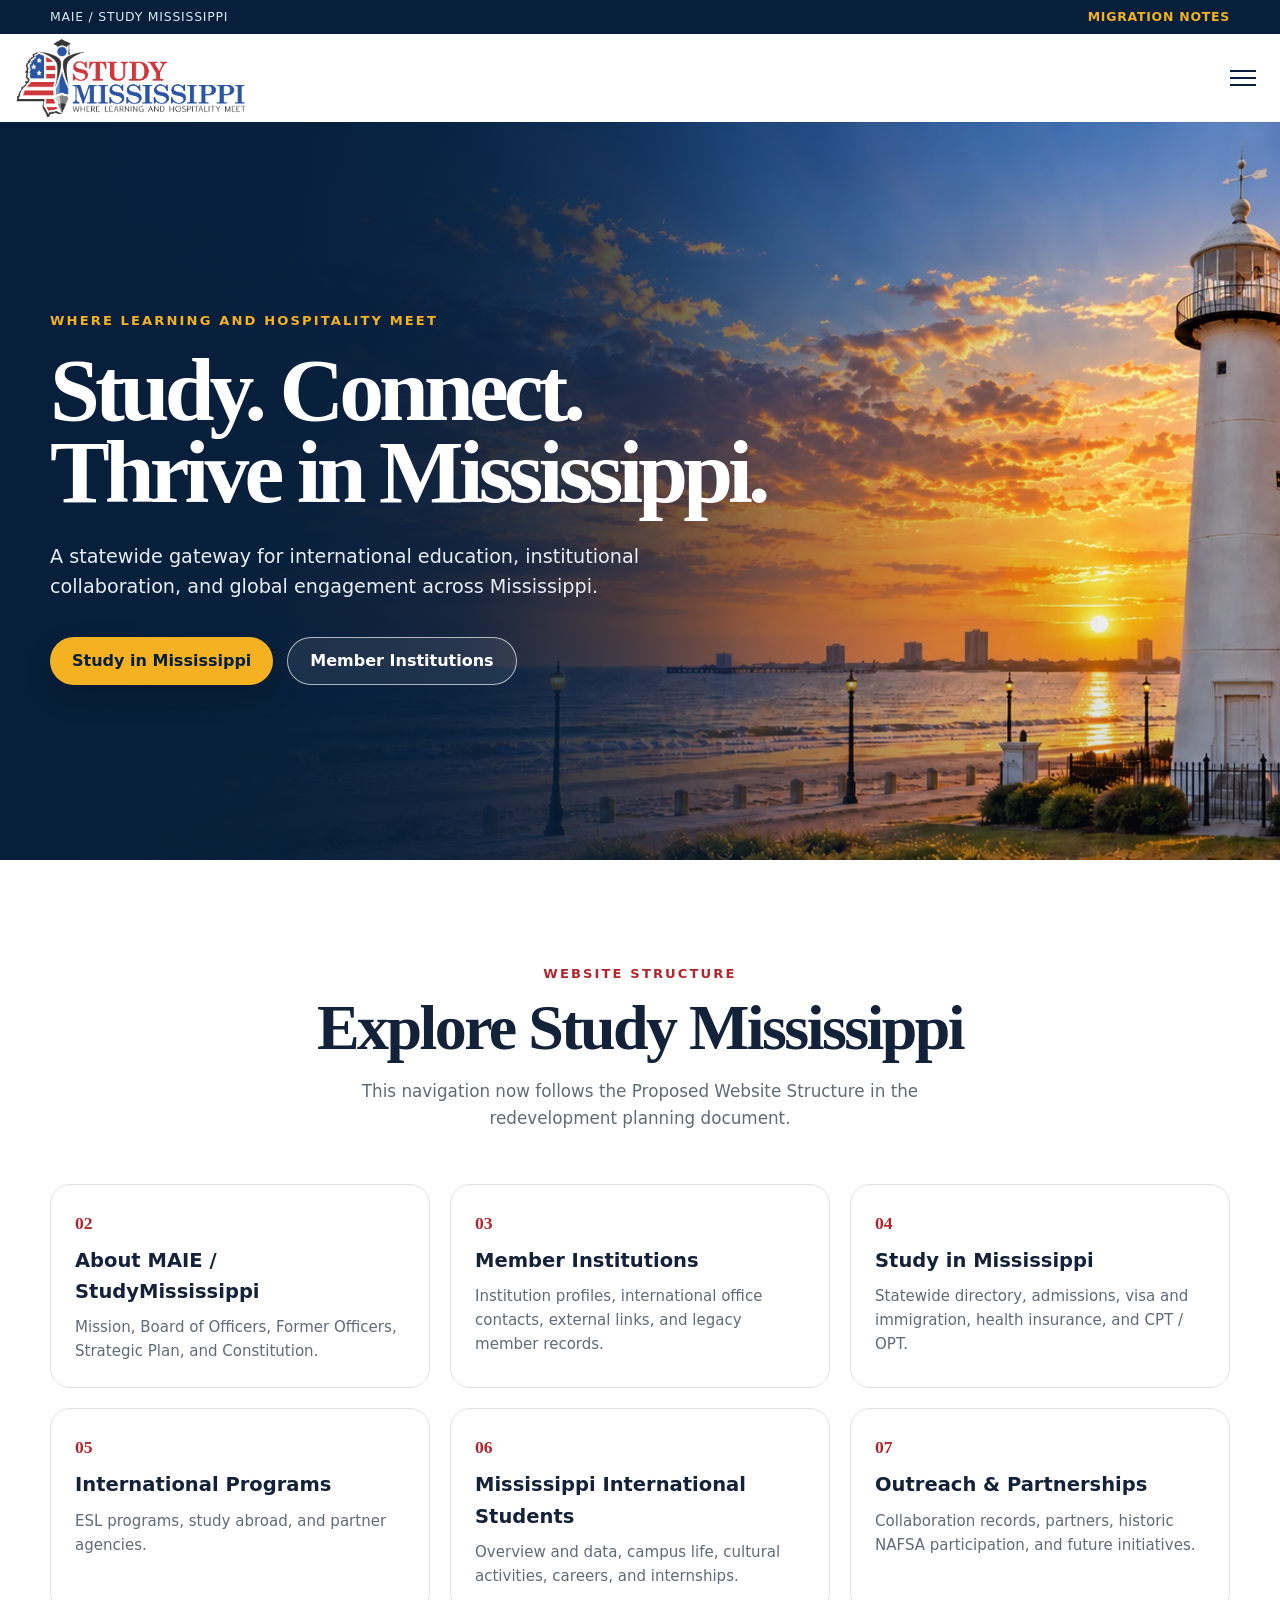
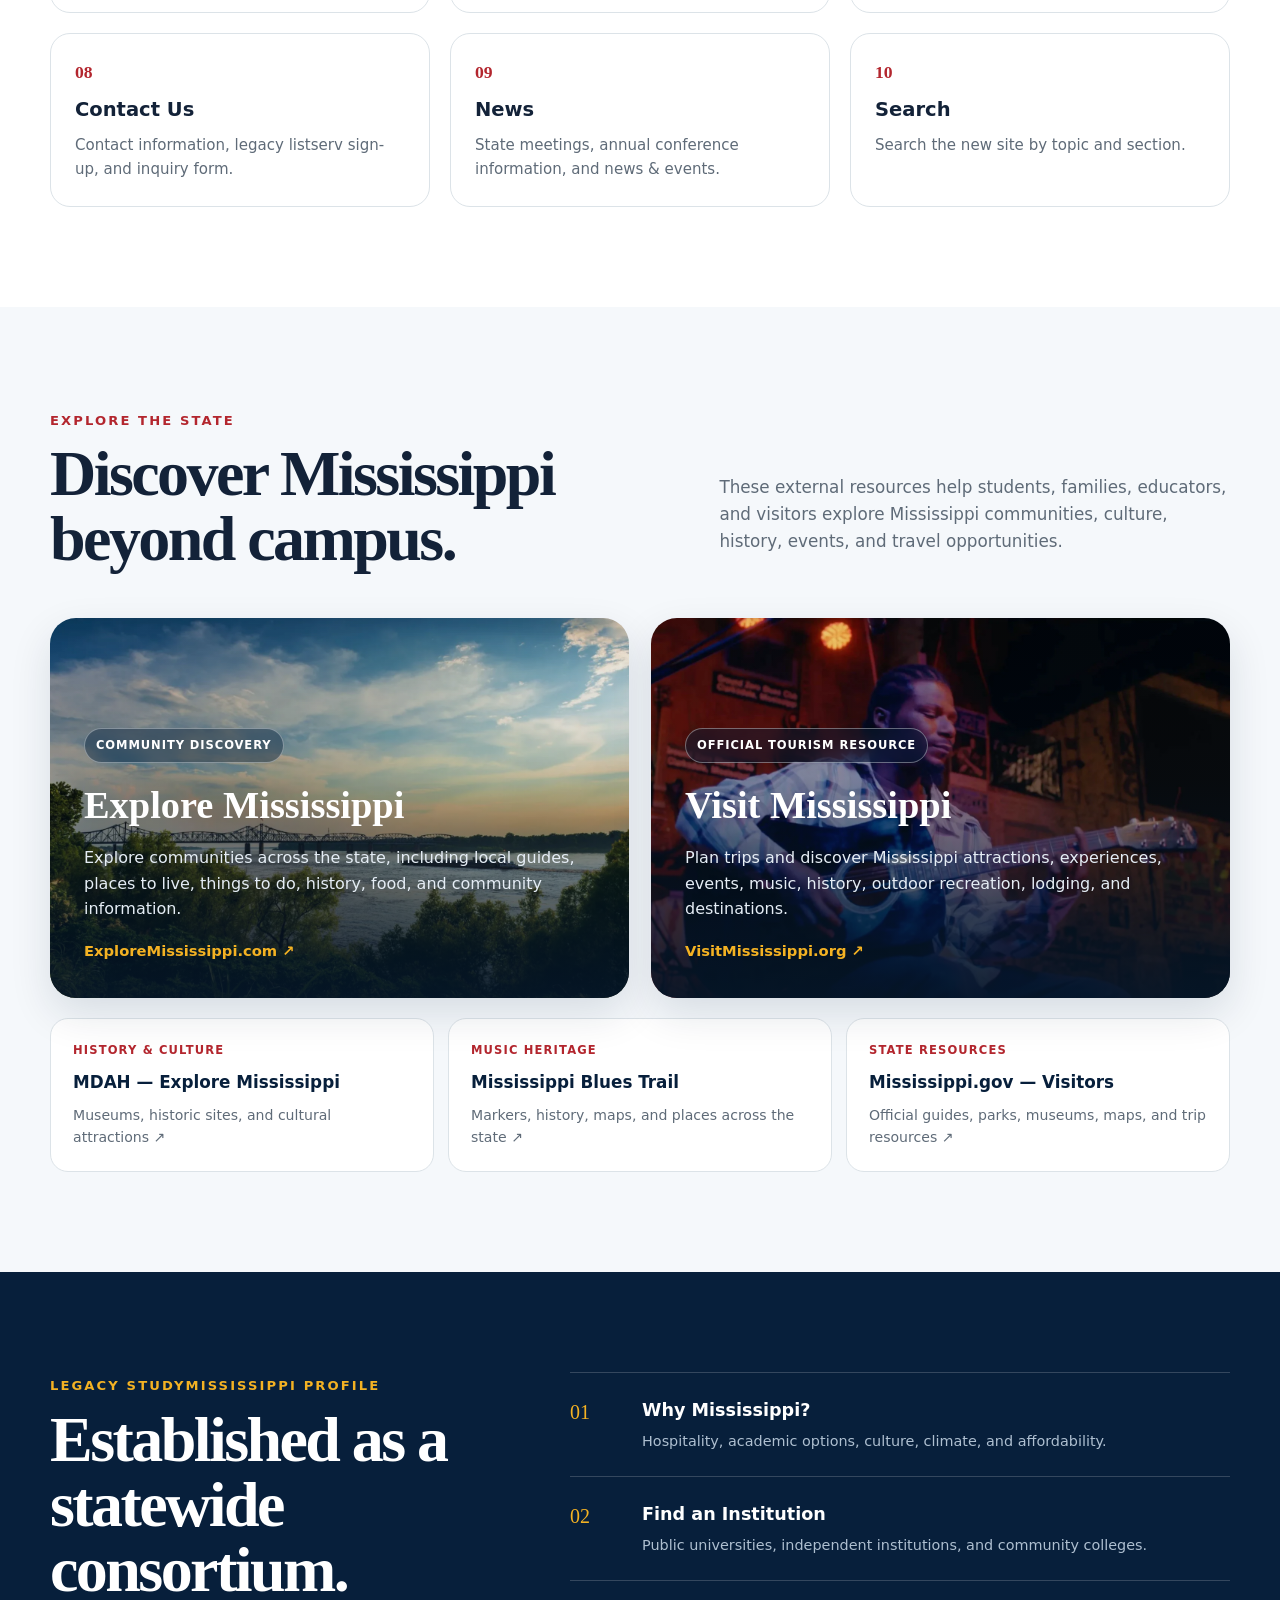
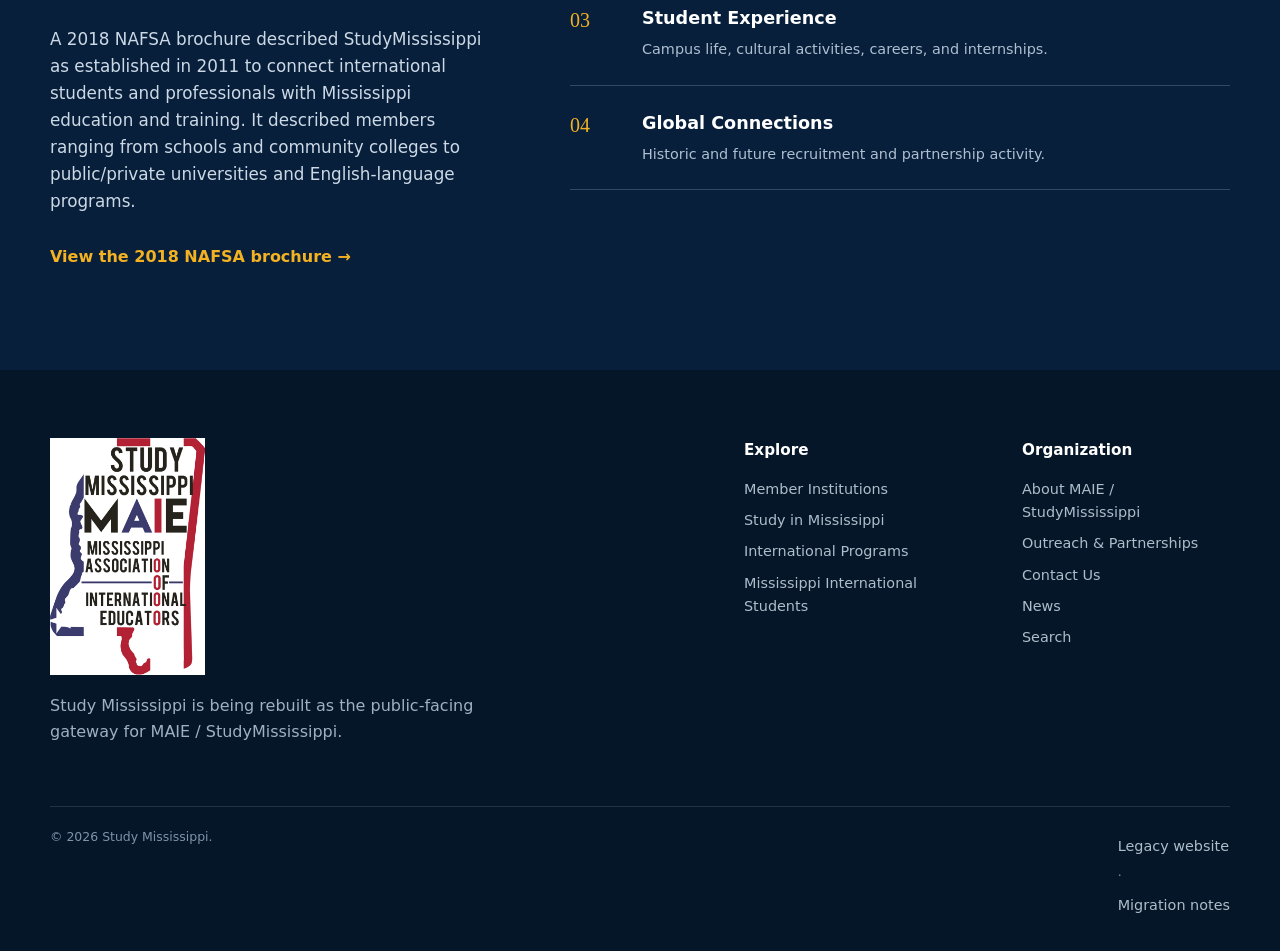
==== index.html @ f047ea35 "Update site links to news.html" ====
<!doctype html><html lang="en"><head><meta charset="utf-8"><meta name="viewport" content="width=device-width, initial-scale=1"><meta name="description" content="Study Mississippi connects international students, educators, institutions, and partners with education opportunities across Mississippi."><title>Study Mississippi | MAIE / StudyMississippi</title><link rel="stylesheet" href="styles.css?v=20261002-nav-dropdowns"></head><body>
<a class="skip-link" href="#main">Skip to content</a>
<header class="site-header">
  <div class="utility-bar"><div class="container utility-inner"><span>MAIE / Study Mississippi</span><a href="migration-notes.html">Migration Notes</a></div></div>
  <div class="container nav-wrap">
    <a class="brand" href="index.html" aria-label="Study Mississippi home"><img src="assets/user-horizontal-logo.jpg" alt="Study Mississippi"></a>
    <button class="menu-toggle" type="button" aria-expanded="false" aria-controls="main-nav"><span></span><span></span><span></span><span class="sr-only">Open menu</span></button>
    <nav id="main-nav" class="main-nav" aria-label="Main navigation"><a href="about.html">About MAIE / StudyMississippi</a><a href="member-institutions.html">Member Institutions</a><a href="study-in-mississippi.html">Study in Mississippi</a><a href="international-programs.html">International Programs</a><a href="international-students.html">Mississippi International Students</a><a href="outreach-partnerships.html">Outreach &amp; Partnerships</a><a href="contact.html">Contact Us</a><a href="news.html">News</a><form class="header-search" action="search.html" method="get" role="search"><label class="sr-only" for="header-search-indexhtml">Search</label><input id="header-search-indexhtml" name="q" type="search" placeholder="Search"><button type="submit" aria-label="Search">⌕</button></form></nav>
  </div>
</header>
<main id="main">
<section class="hero" aria-labelledby="hero-title">
  <div class="hero-overlay"></div>
  <div class="container hero-content">
    <p class="eyebrow">Where learning and hospitality meet</p>
    <h1 id="hero-title">Study. Connect.<br>Thrive in Mississippi.</h1>
    <p class="hero-copy">A statewide gateway for international education, institutional collaboration, and global engagement across Mississippi.</p>
    <div class="hero-actions">
      <a class="button button-primary" href="study-in-mississippi.html">Study in Mississippi</a>
      <a class="button button-ghost" href="member-institutions.html">Member Institutions</a>
    </div>
  </div>
</section>

<section class="section"><div class="container">
<div class="section-heading centered"><span class="section-kicker">Website structure</span><h2>Explore Study Mississippi</h2><p>This navigation now follows the Proposed Website Structure in the redevelopment planning document.</p></div>
<div class="architecture-grid">
<a class="architecture-card" href="about.html"><span class="feature-number">02</span><h3>About MAIE / StudyMississippi</h3><p>Mission, Board of Officers, Former Officers, Strategic Plan, and Constitution.</p></a>
<a class="architecture-card" href="member-institutions.html"><span class="feature-number">03</span><h3>Member Institutions</h3><p>Institution profiles, international office contacts, external links, and legacy member records.</p></a>
<a class="architecture-card" href="study-in-mississippi.html"><span class="feature-number">04</span><h3>Study in Mississippi</h3><p>Statewide directory, admissions, visa and immigration, health insurance, and CPT / OPT.</p></a>
<a class="architecture-card" href="international-programs.html"><span class="feature-number">05</span><h3>International Programs</h3><p>ESL programs, study abroad, and partner agencies.</p></a>
<a class="architecture-card" href="international-students.html"><span class="feature-number">06</span><h3>Mississippi International Students</h3><p>Overview and data, campus life, cultural activities, careers, and internships.</p></a>
<a class="architecture-card" href="outreach-partnerships.html"><span class="feature-number">07</span><h3>Outreach & Partnerships</h3><p>Collaboration records, partners, historic NAFSA participation, and future initiatives.</p></a>
<a class="architecture-card" href="contact.html"><span class="feature-number">08</span><h3>Contact Us</h3><p>Contact information, legacy listserv sign-up, and inquiry form.</p></a>
<a class="architecture-card" href="news.html"><span class="feature-number">09</span><h3>News</h3><p>State meetings, annual conference information, and news &amp; events.</p></a>
<a class="architecture-card" href="search.html"><span class="feature-number">10</span><h3>Search</h3><p>Search the new site by topic and section.</p></a>
</div></div></section>

<section class="section discover-mississippi" aria-labelledby="discover-mississippi-title">
  <div class="container">
    <div class="section-heading split-heading">
      <div>
        <span class="section-kicker">Explore the state</span>
        <h2 id="discover-mississippi-title">Discover Mississippi beyond campus.</h2>
      </div>
      <p>These external resources help students, families, educators, and visitors explore Mississippi communities, culture, history, events, and travel opportunities.</p>
    </div>

    <div class="discover-feature-grid">
      <a class="discover-feature discover-explorems" href="https://exploremississippi.com/" target="_blank" rel="noreferrer">
        <div class="discover-feature-shade"></div>
        <div class="discover-feature-content">
          <span class="external-badge">Community discovery</span>
          <h3>Explore Mississippi</h3>
          <p>Explore communities across the state, including local guides, places to live, things to do, history, food, and community information.</p>
          <strong>ExploreMississippi.com ↗</strong>
        </div>
      </a>

      <a class="discover-feature discover-visitms" href="https://visitmississippi.org/" target="_blank" rel="noreferrer">
        <div class="discover-feature-shade"></div>
        <div class="discover-feature-content">
          <span class="external-badge">Official tourism resource</span>
          <h3>Visit Mississippi</h3>
          <p>Plan trips and discover Mississippi attractions, experiences, events, music, history, outdoor recreation, lodging, and destinations.</p>
          <strong>VisitMississippi.org ↗</strong>
        </div>
      </a>
    </div>

    <div class="discover-resource-links">
      <a href="https://mdah.ms.gov/explore-mississippi" target="_blank" rel="noreferrer">
        <span>History &amp; culture</span>
        <strong>MDAH — Explore Mississippi</strong>
        <em>Museums, historic sites, and cultural attractions ↗</em>
      </a>
      <a href="https://msbluestrail.org/" target="_blank" rel="noreferrer">
        <span>Music heritage</span>
        <strong>Mississippi Blues Trail</strong>
        <em>Markers, history, maps, and places across the state ↗</em>
      </a>
      <a href="https://www.mississippi.gov/" target="_blank" rel="noreferrer">
        <span>State resources</span>
        <strong>Mississippi.gov — Visitors</strong>
        <em>Official guides, parks, museums, maps, and trip resources ↗</em>
      </a>
    </div>
  </div>
</section>

<section class="section students"><div class="container students-layout"><div class="students-copy"><span class="section-kicker light">Legacy StudyMississippi profile</span><h2>Established as a statewide consortium.</h2><p>A 2018 NAFSA brochure described StudyMississippi as established in 2011 to connect international students and professionals with Mississippi education and training. It described members ranging from schools and community colleges to public/private universities and English-language programs.</p><a class="text-link" href="https://uploads.strikinglycdn.com/files/429b5f55-e10a-4bb9-be1c-01d4fcfb916d/NAFSA_2018Brochure.pdf?id=118533" target="_blank" rel="noreferrer">View the 2018 NAFSA brochure →</a></div>
<div class="student-links">
<a href="study-in-mississippi.html#why"><span>01</span><strong>Why Mississippi?</strong><em>Hospitality, academic options, culture, climate, and affordability.</em></a>
<a href="study-in-mississippi.html#directory"><span>02</span><strong>Find an Institution</strong><em>Public universities, independent institutions, and community colleges.</em></a>
<a href="international-students.html"><span>03</span><strong>Student Experience</strong><em>Campus life, cultural activities, careers, and internships.</em></a>
<a href="outreach-partnerships.html"><span>04</span><strong>Global Connections</strong><em>Historic and future recruitment and partnership activity.</em></a>
</div></div></section></main><footer class="site-footer"><div class="container footer-grid">
    <div class="footer-brand"><img src="assets/user-horizontal-logo.jpg" alt="Study Mississippi"><p>Study Mississippi is being rebuilt as the public-facing gateway for MAIE / StudyMississippi.</p></div>
    <div><h3>Explore</h3><a href="member-institutions.html">Member Institutions</a><a href="study-in-mississippi.html">Study in Mississippi</a><a href="international-programs.html">International Programs</a><a href="international-students.html">Mississippi International Students</a></div>
    <div><h3>Organization</h3><a href="about.html">About MAIE / StudyMississippi</a><a href="outreach-partnerships.html">Outreach &amp; Partnerships</a><a href="contact.html">Contact Us</a><a href="news.html">News</a><a href="search.html">Search</a></div>
  </div><div class="container footer-bottom"><span>© <span id="year"></span> Study Mississippi.</span><span><a href="https://maiestudyms.mystrikingly.com/" target="_blank" rel="noreferrer">Legacy website</a> · <a href="migration-notes.html">Migration notes</a></span></div></footer><script src="script.js?v=20261002-nav-dropdowns"></script></body></html>
---- styles.css ----
:root{
  --navy:#071f3b;
  --navy-2:#0b2f55;
  --red:#b3262e;
  --gold:#f4b223;
  --cream:#f7f3ea;
  --sky:#dfeaf2;
  --ink:#132238;
  --muted:#5f6b78;
  --white:#fff;
  --line:#dce3e8;
  --shadow:0 20px 55px rgba(7,31,59,.12);
  --radius:22px;
}
*{box-sizing:border-box}
html{scroll-behavior:smooth}
body{margin:0;color:var(--ink);background:#fff;font-family:Inter,ui-sans-serif,system-ui,-apple-system,BlinkMacSystemFont,"Segoe UI",sans-serif;line-height:1.6}
img{max-width:100%;display:block}
a{color:inherit;text-decoration:none}
button{font:inherit}
.container{width:min(1180px,calc(100% - 40px));margin:0 auto}
.sr-only{position:absolute;width:1px;height:1px;padding:0;margin:-1px;overflow:hidden;clip:rect(0,0,0,0);white-space:nowrap;border:0}
.skip-link{position:fixed;left:16px;top:-80px;z-index:999;background:var(--gold);color:var(--navy);padding:10px 16px;border-radius:8px;font-weight:800}
.skip-link:focus{top:16px}

.utility-bar{background:var(--navy);color:#dce7f2;font-size:.78rem;letter-spacing:.06em;text-transform:uppercase}
.utility-inner{display:flex;justify-content:space-between;align-items:center;min-height:34px}
.utility-inner a{color:var(--gold);font-weight:800}

.site-header{position:relative;z-index:50;background:#fff;box-shadow:0 1px 0 rgba(7,31,59,.08)}
.nav-wrap{display:flex;align-items:center;justify-content:space-between;gap:30px;min-height:88px}
.brand{display:block;width:min(240px,35vw)}
.brand img{width:100%;height:auto;max-height:72px;object-fit:contain}
.main-nav{display:flex;align-items:center;gap:24px;font-weight:750;font-size:.94rem}
.main-nav>a:not(.nav-cta){position:relative}
.main-nav>a:not(.nav-cta)::after{content:"";position:absolute;height:2px;background:var(--red);left:0;right:100%;bottom:-6px;transition:.2s ease}
.main-nav>a:not(.nav-cta):hover::after{right:0}
.nav-cta{background:var(--red);color:#fff;padding:11px 16px;border-radius:999px}
.menu-toggle{display:none;border:0;background:transparent;padding:8px}
.menu-toggle span:not(.sr-only){display:block;width:26px;height:2px;background:var(--navy);margin:5px 0}

.hero{
  position:relative;
  min-height:738px;
  display:flex;
  align-items:center;
  color:#fff;
  overflow:hidden;
  background:#071f3b;
}
.hero::before{
  content:"";
  position:absolute;
  inset:0;
  z-index:0;
  background:url("assets/biloxi-lighthouse-hero-20261002.webp") center top / cover no-repeat;
  transform:translateX(100px);
  pointer-events:none;
}
.hero::after{display:none}
.hero-overlay{
  position:absolute;
  inset:0;
  z-index:1;
  pointer-events:none;
  background:
    linear-gradient(90deg,
      #071f3b 0%,
      rgba(7,31,59,.98) 22%,
      rgba(7,31,59,.90) 36%,
      rgba(7,31,59,.68) 49%,
      rgba(7,31,59,.34) 61%,
      rgba(7,31,59,.12) 73%,
      rgba(7,31,59,0) 86%),
    linear-gradient(180deg,
      rgba(7,31,59,.02) 55%,
      rgba(7,31,59,.18) 100%);
}
.hero-content{
  position:relative;
  z-index:2;
  width:min(1180px,calc(100% - 40px));
  margin:0 auto;
  padding:0;
}
.eyebrow,.section-kicker{display:inline-block;color:var(--red);font-size:.82rem;font-weight:900;letter-spacing:.16em;text-transform:uppercase}
.eyebrow{color:var(--gold);margin-bottom:18px}
.hero h1{font-family:Georgia,"Times New Roman",serif;font-size:clamp(3.5rem,7vw,6.7rem);line-height:.92;letter-spacing:-.055em;margin:0;max-width:900px}
.hero-copy{font-size:1.2rem;max-width:650px;color:#e8edf3;margin:28px 0 34px}
.hero-actions{display:flex;gap:14px;flex-wrap:wrap}
.button{display:inline-flex;align-items:center;justify-content:center;min-height:48px;padding:0 22px;border-radius:999px;font-weight:850;transition:transform .18s ease,box-shadow .18s ease,background .18s ease}
.button:hover{transform:translateY(-2px)}
.button-primary{background:var(--gold);color:var(--navy);box-shadow:0 12px 28px rgba(0,0,0,.2)}
.button-ghost{border:1px solid rgba(255,255,255,.65);color:#fff;background:rgba(255,255,255,.08)}
.button-dark{background:var(--navy);color:#fff}
.button-light{background:#fff;color:var(--navy)}
.hero-credit{position:absolute;z-index:3;right:24px;bottom:20px;color:rgba(255,255,255,.78);font-size:.72rem}

.intro-strip{background:var(--gold);color:var(--navy)}
.intro-grid{display:grid;grid-template-columns:1.15fr .85fr;gap:70px;align-items:center;padding:48px 0}
.intro-strip .section-kicker{color:var(--red)}
.intro-grid h2{font-size:clamp(1.8rem,3vw,3rem);line-height:1.08;margin:8px 0 0}
.intro-grid p{font-size:1.05rem;margin:0;font-weight:650}

.section{padding:100px 0}
.section-heading{margin-bottom:46px}
.section-heading h2,.students-copy h2,.gema-panel h2,.contact h2{font-family:Georgia,"Times New Roman",serif;font-size:clamp(2.5rem,5vw,4.6rem);line-height:1.02;letter-spacing:-.04em;margin:9px 0 0}
.section-heading p{color:var(--muted);max-width:620px;font-size:1.05rem}
.split-heading{display:grid;grid-template-columns:1.08fr .92fr;gap:70px;align-items:end}
.centered{text-align:center;max-width:780px;margin:0 auto 52px}
.centered p{margin:18px auto 0}

.why{background:#fff}
.feature-grid{display:grid;grid-template-columns:repeat(3,1fr);gap:22px}
.feature-card{position:relative;border:1px solid var(--line);border-radius:var(--radius);padding:34px 30px 36px;background:#fff;min-height:260px;transition:.2s ease}
.feature-card:hover{transform:translateY(-5px);box-shadow:var(--shadow);border-color:transparent}
.feature-number{font-family:Georgia,serif;color:var(--red);font-size:1.1rem;font-weight:800}
.feature-card h3{font-size:1.5rem;margin:38px 0 12px}
.feature-card p{color:var(--muted);margin:0}
.quote-banner{margin-top:48px;padding:34px 42px;background:var(--cream);border-left:7px solid var(--gold);display:flex;justify-content:space-between;gap:30px;align-items:center}
.quote-banner p{font-family:Georgia,serif;font-size:1.55rem;font-style:italic;margin:0}
.quote-banner span{font-size:.78rem;font-weight:900;text-transform:uppercase;letter-spacing:.14em;color:var(--red);white-space:nowrap}

.institutions{background:var(--cream)}
.institution-grid{display:grid;grid-template-columns:repeat(3,1fr);gap:22px}
.institution-card{background:#fff;border-radius:var(--radius);padding:28px;display:grid;grid-template-columns:auto 1fr auto;gap:18px;align-items:center;box-shadow:0 10px 30px rgba(7,31,59,.06);transition:.2s ease}
.institution-card:hover{transform:translateY(-4px);box-shadow:var(--shadow)}
.institution-icon{width:58px;height:58px;border-radius:16px;background:var(--navy);color:var(--gold);display:grid;place-items:center;font-weight:900;font-size:1.1rem}
.institution-card h3{margin:0 0 6px;font-size:1.22rem}
.institution-card p{margin:0;color:var(--muted);font-size:.91rem}
.arrow{font-size:1.55rem;color:var(--red)}

.students{background:var(--navy);color:#fff}
.students-layout{display:grid;grid-template-columns:.8fr 1.2fr;gap:80px;align-items:start}
.light{color:var(--gold)}
.students-copy p{color:#ccd9e5;font-size:1.05rem;margin:24px 0 30px}
.text-link{font-weight:850;color:var(--gold)}
.student-links{border-top:1px solid rgba(255,255,255,.18)}
.student-links a{display:grid;grid-template-columns:54px 1fr;gap:6px 18px;padding:23px 0;border-bottom:1px solid rgba(255,255,255,.18);transition:.2s ease}
.student-links a:hover{padding-left:10px;background:linear-gradient(90deg,rgba(255,255,255,.05),transparent)}
.student-links span{grid-row:1/3;color:var(--gold);font-family:Georgia,serif;font-size:1.25rem}
.student-links strong{font-size:1.1rem}
.student-links em{font-style:normal;color:#aebfd0;font-size:.9rem}

.gema{background:#fff}
.gema-grid{display:grid;grid-template-columns:1fr 1fr;gap:72px;align-items:start}
.gema-panel{position:static}
.gema-panel p{color:var(--muted);font-size:1.02rem}
.gema-panel .button{margin-top:10px}
.program-list{border-top:1px solid var(--line)}
.program-list article{display:grid;grid-template-columns:56px 1fr;gap:22px;padding:28px 0;border-bottom:1px solid var(--line)}
.program-list span{color:var(--red);font-family:Georgia,serif;font-size:1.3rem;font-weight:800}
.program-list h3{margin:0 0 7px;font-size:1.35rem}
.program-list p{margin:0;color:var(--muted)}

.events{background:var(--sky)}
.event-feature{display:grid;grid-template-columns:1.05fr .95fr;min-height:410px;background:#fff;border-radius:30px;overflow:hidden;box-shadow:var(--shadow)}
.event-art{position:relative;overflow:hidden;background:linear-gradient(135deg,var(--navy),#214f76);min-height:340px}
.event-art::before{content:"MISSISSIPPI";position:absolute;left:-12px;bottom:10px;color:rgba(255,255,255,.08);font-weight:900;font-size:clamp(4rem,8vw,8rem);letter-spacing:-.06em;white-space:nowrap}
.event-shape{position:absolute;border-radius:50%}
.event-shape-one{width:330px;height:330px;background:var(--gold);left:-80px;top:-120px}
.event-shape-two{width:250px;height:250px;border:55px solid var(--red);right:-55px;bottom:-80px}
.event-badge{position:absolute;inset:50% auto auto 50%;transform:translate(-50%,-50%);width:190px;height:190px;border-radius:50%;background:#fff;color:var(--navy);display:grid;place-items:center;text-align:center;font-weight:900;letter-spacing:.12em;box-shadow:0 18px 50px rgba(0,0,0,.25)}
.event-badge strong{display:block;font-size:2.5rem;letter-spacing:-.04em}
.event-content{padding:56px;display:flex;flex-direction:column;justify-content:center}
.event-label{color:var(--red);font-weight:900;font-size:.78rem;letter-spacing:.14em;text-transform:uppercase}
.event-content h3{font-family:Georgia,serif;font-size:2.6rem;line-height:1.05;margin:10px 0 18px}
.event-content p{color:var(--muted);margin:0 0 24px}
.dark-link{color:var(--navy)}

.contact{background:#fff}
.contact-card{background:var(--red);color:#fff;border-radius:30px;padding:64px;display:grid;grid-template-columns:1.15fr .85fr;gap:60px;align-items:center}
.contact-card p{color:#f6dadd;max-width:660px}
.contact-actions{text-align:right}
.contact-note{font-size:.75rem;margin:10px 0 0 auto;max-width:330px!important}

.site-footer{background:#051628;color:#d8e3ee;padding:68px 0 26px}
.footer-grid{display:grid;grid-template-columns:1.8fr .6fr .6fr;gap:70px}
.footer-brand img{width:240px;opacity:.95}
.footer-brand p{color:#9fb0c1;max-width:440px}
.site-footer h3{color:#fff;font-size:.95rem;margin:0 0 16px}
.site-footer a{display:block;color:#aebdcb;margin:8px 0;font-size:.9rem}
.site-footer a:hover{color:var(--gold)}
.footer-bottom{border-top:1px solid rgba(255,255,255,.12);margin-top:46px;padding-top:20px;display:flex;justify-content:space-between;gap:20px;color:#7f93a8;font-size:.78rem}

@media (max-width:980px){
  .menu-toggle{display:block}
  .main-nav{display:none;position:absolute;left:0;right:0;top:122px;background:#fff;padding:20px;box-shadow:0 18px 35px rgba(7,31,59,.12);flex-direction:column;align-items:stretch}
  .main-nav.open{display:flex}
  .nav-cta{text-align:center}
  .hero{min-height:657px}
  .intro-grid,.split-heading,.students-layout,.gema-grid,.contact-card{grid-template-columns:1fr;gap:38px}
  .feature-grid,.institution-grid{grid-template-columns:1fr}
  .gema-panel{position:static}
  .event-feature{grid-template-columns:1fr}
  .contact-actions{text-align:left}
  .contact-note{margin-left:0!important}
}
@media (max-width:700px){
  .container{width:min(100% - 28px,1180px)}
  .utility-bar{display:none}
  .nav-wrap{min-height:78px}
  .brand{width:255px;max-width:72vw}
  .main-nav{top:78px}
  .hero{
    min-height:612px;
    background-position:64% top;
    background-size:cover;
  }
  .hero-content{padding:0}
  .hero h1{font-size:clamp(3.1rem,15vw,5rem)}
  .hero-copy{font-size:1rem}
  .hero-credit{display:none}
  .intro-grid{padding:36px 0;gap:20px}
  .section{padding:72px 0}
  .section-heading h2,.students-copy h2,.gema-panel h2,.contact h2{font-size:clamp(2.4rem,11vw,3.5rem)}
  .quote-banner{padding:28px;display:block}
  .quote-banner span{display:block;margin-top:16px}
  .students-layout{gap:45px}
  .event-content{padding:36px 28px}
  .event-content h3{font-size:2.2rem}
  .contact-card{padding:38px 28px}
  .footer-grid{grid-template-columns:1fr;gap:34px}
  .footer-brand img{width:280px}
  .footer-bottom{display:block}
  .footer-bottom span{display:block;margin-top:6px}
}

/* Multi-page layout */
.page-hero{background:linear-gradient(135deg,var(--navy),var(--navy-2));color:#fff;padding:82px 0 76px;position:relative;overflow:hidden}
.page-hero::after{content:"";position:absolute;width:360px;height:360px;border:55px solid rgba(244,178,35,.13);border-radius:50%;right:-90px;bottom:-160px}
.page-hero .container{position:relative;z-index:1}
.page-hero .section-kicker{color:var(--gold)}
.page-hero h1{font-family:Georgia,"Times New Roman",serif;font-size:clamp(3rem,6vw,5.4rem);line-height:.98;letter-spacing:-.045em;margin:10px 0 18px;max-width:900px}
.page-hero p{max-width:760px;color:#d7e2ec;font-size:1.08rem;margin:0}
.breadcrumbs{font-size:.84rem;color:#aebed0;margin-bottom:18px}
.breadcrumbs a{color:#fff;font-weight:750}
.page-section{padding:82px 0}
.page-section.alt{background:var(--cream)}
.page-section.blue{background:var(--sky)}
.prose{max-width:820px}
.prose h2{font-family:Georgia,"Times New Roman",serif;font-size:clamp(2.1rem,4vw,3.6rem);line-height:1.05;margin:0 0 20px}
.prose h3{font-size:1.35rem;margin:34px 0 10px}
.prose p,.prose li{color:var(--muted);font-size:1.02rem}
.content-grid{display:grid;grid-template-columns:1fr 1fr;gap:28px}
.info-card{border:1px solid var(--line);border-radius:var(--radius);background:#fff;padding:30px}
.info-card h2,.info-card h3{margin-top:0}
.info-card p{color:var(--muted)}
.directory-nav{display:flex;gap:12px;flex-wrap:wrap;margin:30px 0 0}
.directory-nav a{background:#fff;border:1px solid var(--line);border-radius:999px;padding:10px 16px;font-weight:800;color:var(--navy)}
.directory-nav a:hover{border-color:var(--red);color:var(--red)}
.directory-section{scroll-margin-top:24px;padding:70px 0;border-bottom:1px solid var(--line)}
.directory-section:first-child{padding-top:0}
.directory-section:last-child{border-bottom:0;padding-bottom:0}
.directory-heading{display:flex;justify-content:space-between;gap:28px;align-items:end;margin-bottom:28px}
.directory-heading h2{font-family:Georgia,"Times New Roman",serif;font-size:clamp(2.2rem,4vw,3.5rem);margin:0}
.directory-heading p{max-width:620px;color:var(--muted);margin:0}
.school-list{display:grid;grid-template-columns:repeat(2,1fr);gap:14px}
.school-item{display:flex;align-items:center;justify-content:space-between;gap:16px;background:#fff;border:1px solid var(--line);border-radius:16px;padding:18px 20px;font-weight:800}
.school-item span{color:var(--red);font-size:.9rem}
.school-source{margin-top:22px;color:var(--muted);font-size:.85rem}
.resource-grid{display:grid;grid-template-columns:repeat(2,1fr);gap:20px}
.resource-card{background:#fff;border:1px solid var(--line);border-radius:var(--radius);padding:28px}
.resource-card h3{margin:0 0 8px}
.resource-card p{margin:0;color:var(--muted)}
.resource-card .text-link{display:inline-block;margin-top:16px;color:var(--red)}
.timeline{border-left:3px solid var(--gold);padding-left:26px}
.timeline article{margin:0 0 30px}
.timeline article:last-child{margin-bottom:0}
.timeline h3{margin:0 0 6px}
.timeline p{margin:0;color:var(--muted)}
.contact-page-card{background:var(--navy);color:#fff;border-radius:30px;padding:48px}
.contact-page-card p{color:#cbd7e2}
.back-home{display:inline-flex;margin-top:28px;font-weight:850;color:var(--gold)}

@media (max-width:900px){
  .content-grid,.resource-grid,.school-list{grid-template-columns:1fr}
  .directory-heading{display:block}
  .directory-heading p{margin-top:10px}
}

/* v2 information architecture */
.main-nav{gap:14px;font-size:.82rem;white-space:nowrap}
.main-nav a[aria-current="page"]{color:var(--red)}
.brand{width:min(250px,32vw)}
.brand img{max-height:68px;object-fit:contain}
.architecture-grid{display:grid;grid-template-columns:repeat(3,1fr);gap:20px}
.architecture-card{display:block;border:1px solid var(--line);background:#fff;border-radius:20px;padding:24px;transition:.2s ease}
.architecture-card:hover{transform:translateY(-4px);box-shadow:var(--shadow);border-color:transparent}
.architecture-card h3{margin:8px 0 8px;font-size:1.22rem}
.architecture-card p{margin:0;color:var(--muted);font-size:.94rem}
.archive-note{border-left:5px solid var(--gold);background:#fff8e6;padding:18px 22px;border-radius:10px;margin:24px 0;color:#59460e}
.source-note{font-size:.82rem;color:var(--muted);margin-top:18px}
.profile-grid{display:grid;grid-template-columns:repeat(2,1fr);gap:20px}
.profile-card{
  border:1px solid var(--line);
  border-radius:20px;
  padding:24px;
  background:#fff;
  display:grid;
  grid-template-columns:210px minmax(0,1fr);
  column-gap:24px;
  align-items:start;
}
.profile-card h3{
  grid-column:2;
  margin:2px 0 5px;
  align-self:start;
}
.profile-card .role{
  grid-column:2;
  font-weight:800;
  color:var(--red);
}
.profile-card p{
  grid-column:2;
  margin:5px 0;
  color:var(--muted);
}
.member-grid{display:grid;grid-template-columns:repeat(3,1fr);gap:18px}
.member-card{display:flex;flex-direction:column;justify-content:space-between;min-height:150px;border:1px solid var(--line);border-radius:18px;padding:20px;background:#fff}
.member-card h3{margin:0 0 6px;font-size:1.08rem}
.member-card p{margin:0;color:var(--muted);font-size:.9rem}
.member-card span{margin-top:14px;color:var(--red);font-weight:800;font-size:.86rem}
.legacy-member{display:grid;grid-template-columns:86px 1fr;gap:16px;align-items:center}
.legacy-member img{width:76px;height:64px;object-fit:contain;background:#fff;border-radius:10px}
.record-table{width:100%;border-collapse:collapse;background:#fff;border:1px solid var(--line);border-radius:18px;overflow:hidden}
.record-table th,.record-table td{text-align:left;padding:14px 16px;border-bottom:1px solid var(--line);vertical-align:top}
.record-table th{background:var(--navy);color:#fff;font-size:.86rem}
.record-table tr:last-child td{border-bottom:0}
.status-chip{display:inline-block;border-radius:999px;padding:5px 9px;background:var(--cream);font-weight:800;font-size:.78rem}
.pending-box{border:1px dashed #b8c4cf;border-radius:18px;padding:24px;background:#fafcfe}
.pending-box h3{margin-top:0}
.pending-form{display:grid;gap:14px}
.pending-form label{font-weight:800;font-size:.9rem}
.pending-form input,.pending-form textarea{width:100%;padding:12px 14px;border:1px solid var(--line);border-radius:10px;font:inherit;background:#fff}
.pending-form textarea{min-height:120px;resize:vertical}
.pending-form button{border:0;cursor:pointer}
.search-box{display:flex;gap:10px;max-width:760px;margin:28px 0}
.search-box input{flex:1;padding:15px 18px;border:1px solid var(--line);border-radius:999px;font:inherit}
.search-results{display:grid;gap:14px}
.search-result{border:1px solid var(--line);border-radius:16px;padding:18px;background:#fff}
.search-result h3{margin:0 0 5px}
.search-result p{margin:0;color:var(--muted)}
.conflict-list{display:grid;gap:14px}
.conflict-item{border:1px solid #e4c6c8;background:#fff7f7;border-radius:16px;padding:18px}
.conflict-item h3{margin:0 0 6px;color:#8f1f25}
.link-list{display:grid;gap:12px}
.link-row{display:flex;justify-content:space-between;gap:18px;align-items:center;border-bottom:1px solid var(--line);padding:14px 0}
.link-row strong{display:block}
.link-row span{color:var(--muted);font-size:.9rem}
.legacy-quote{font-family:Georgia,serif;font-size:1.4rem;font-style:italic}
@media(max-width:1180px){
  .menu-toggle{display:block}
  .main-nav{display:none;position:absolute;left:0;right:0;top:122px;background:#fff;padding:20px;box-shadow:0 18px 35px rgba(7,31,59,.12);flex-direction:column;align-items:stretch;white-space:normal}
  .main-nav.open{display:flex}
}
@media(max-width:900px){
  .architecture-grid,.member-grid,.profile-grid{grid-template-columns:1fr}
}

.profile-photo{
  grid-column:1;
  grid-row:1 / span 10;
  width:210px;
  height:210px;
  aspect-ratio:1 / 1;
  object-fit:cover;
  object-position:center 18%;
  border-radius:14px;
  margin:0;
  background:var(--cream);
}

/* Exact section naming + right-aligned header search */
.site-header .nav-wrap{width:min(1380px,calc(100% - 32px))}
.main-nav{flex:1;justify-content:flex-end;gap:11px;font-size:.76rem}
.main-nav>a{white-space:nowrap}
.header-search{margin-left:8px;display:flex;align-items:center;width:178px;min-width:178px;border:1px solid var(--line);border-radius:999px;background:#fff;overflow:hidden}
.header-search input{width:100%;min-width:0;border:0;outline:0;padding:9px 8px 9px 13px;font:inherit;background:transparent;color:var(--ink)}
.header-search input::placeholder{color:#7a8794}
.header-search button{border:0;background:transparent;color:var(--navy);font-size:1rem;padding:7px 11px;cursor:pointer}
.header-search:focus-within{border-color:var(--red);box-shadow:0 0 0 3px rgba(179,38,46,.08)}
.brand{width:min(220px,26vw)}
.brand img{width:100%;height:auto;max-height:62px;object-fit:contain}
@media(max-width:1280px){
  .menu-toggle{display:block}
  .main-nav{display:none;position:absolute;left:0;right:0;top:122px;background:#fff;padding:20px;box-shadow:0 18px 35px rgba(7,31,59,.12);flex-direction:column;align-items:stretch;white-space:normal}
  .main-nav.open{display:flex}
  .header-search{width:100%;min-width:0;margin-left:0;margin-top:6px}
  .main-nav>a{font-size:.92rem}
}

/* Final logo placement overrides */
.site-header .brand{
  flex:0 0 260px;
  width:260px;
  min-width:260px;
}
.site-header .brand img{
  display:block;
  width:100%;
  height:auto;
  max-height:88px;
  object-fit:contain;
}
.site-footer .footer-brand img{
  display:block;
  width:155px;
  max-width:155px;
  max-height:240px;
  height:auto;
  object-fit:contain;
  opacity:1;
  filter:none;
  margin-bottom:18px;
}
@media(max-width:1280px){
  .site-header .brand{
    flex:0 0 230px;
    width:230px;
    min-width:230px;
  }
}
@media(max-width:700px){
  .site-header .brand{
    flex:0 0 210px;
    width:210px;
    min-width:210px;
  }
  .site-footer .footer-brand img{
    width:135px;
    max-width:135px;
  }
}

.search-status{color:var(--muted);font-weight:700;margin:4px 0 14px}
.search-result{display:block;transition:.18s ease}
.search-result:hover{transform:translateY(-2px);box-shadow:0 10px 28px rgba(7,31,59,.08)}
.search-result .result-path{display:block;color:var(--red);font-size:.78rem;font-weight:800;margin-bottom:6px}
.search-result h3{margin:0 0 7px}
.search-result p{margin:0;color:var(--muted)}


.profile-card .profile-photo{
  display:block;
  max-width:none;
}

/* Hero text placement restored to the pre-split layout */
.hero-content > *{
  max-width:650px;
}

.profile-photo-placeholder{
  border:1px dashed #c7d0d9;
  background:
    linear-gradient(135deg,rgba(7,31,59,.025),rgba(179,38,46,.025)),
    #f3f5f7;
}
@media(max-width:700px){
  .profile-card{
    grid-template-columns:132px minmax(0,1fr);
    column-gap:18px;
    padding:18px;
  }
  .profile-photo{
    width:132px;
    height:132px;
    border-radius:12px;
  }
}

/* Mississippi discovery resources */
.discover-mississippi{
  background:#f5f8fb;
}
.discover-feature-grid{
  display:grid;
  grid-template-columns:repeat(2,minmax(0,1fr));
  gap:22px;
}
.discover-feature{
  position:relative;
  min-height:380px;
  display:flex;
  align-items:flex-end;
  overflow:hidden;
  border-radius:26px;
  isolation:isolate;
  background-color:var(--navy);
  background-size:cover;
  background-position:center top;
  box-shadow:0 16px 42px rgba(7,31,59,.12);
  transition:transform .2s ease,box-shadow .2s ease;
}
.discover-feature:hover{
  transform:translateY(-4px);
  box-shadow:0 22px 54px rgba(7,31,59,.18);
}
.discover-explorems{
  background-image:url("assets/external/explore-mississippi-hero.webp");
}
.discover-visitms{
  background-image:url("assets/external/visit-mississippi-hero.webp");
}
.discover-feature-shade{
  position:absolute;
  inset:0;
  z-index:-1;
  background:
    linear-gradient(180deg,rgba(5,22,40,.08) 8%,rgba(5,22,40,.18) 42%,rgba(5,22,40,.92) 100%);
}
.discover-feature-content{
  width:100%;
  padding:34px;
  color:#fff;
}
.external-badge{
  display:inline-block;
  margin-bottom:12px;
  padding:7px 11px;
  border:1px solid rgba(255,255,255,.36);
  border-radius:999px;
  background:rgba(7,31,59,.40);
  backdrop-filter:blur(8px);
  font-size:.72rem;
  font-weight:850;
  letter-spacing:.08em;
  text-transform:uppercase;
}
.discover-feature h3{
  margin:0 0 9px;
  font-family:Georgia,"Times New Roman",serif;
  font-size:clamp(2rem,3vw,3rem);
}
.discover-feature p{
  max-width:610px;
  margin:0 0 16px;
  color:#e5edf5;
}
.discover-feature strong{
  color:var(--gold);
  font-size:.92rem;
}
.discover-resource-links{
  display:grid;
  grid-template-columns:repeat(3,minmax(0,1fr));
  gap:14px;
  margin-top:20px;
}
.discover-resource-links a{
  display:block;
  min-height:150px;
  padding:22px;
  border:1px solid var(--line);
  border-radius:18px;
  background:#fff;
  transition:transform .18s ease,border-color .18s ease,box-shadow .18s ease;
}
.discover-resource-links a:hover{
  transform:translateY(-3px);
  border-color:#bcc9d5;
  box-shadow:0 12px 28px rgba(7,31,59,.08);
}
.discover-resource-links span{
  display:block;
  margin-bottom:10px;
  color:var(--red);
  font-size:.72rem;
  font-weight:900;
  letter-spacing:.1em;
  text-transform:uppercase;
}
.discover-resource-links strong{
  display:block;
  color:var(--navy);
  font-size:1.05rem;
  margin-bottom:8px;
}
.discover-resource-links em{
  display:block;
  color:var(--muted);
  font-size:.88rem;
  font-style:normal;
}
.discover-preview-note{
  margin:16px 2px 0;
  color:var(--muted);
  font-size:.76rem;
}
@media(max-width:900px){
  .discover-feature-grid,.discover-resource-links{grid-template-columns:1fr}
  .discover-feature{min-height:340px}
}
@media(max-width:600px){
  .discover-feature{min-height:310px}
  .discover-feature-content{padding:26px 22px}
}

/* Real external hero-media sync */
.discover-explorems,
.discover-visitms{
  background-color:#0a2948;
  background-repeat:no-repeat;
  background-size:cover;
  background-position:center top;
}


/* Hero background image shift */
@media(max-width:1280px){
  .hero::before{transform:translateX(70px)}
}
@media(max-width:900px){
  .hero::before{transform:translateX(40px)}
}
@media(max-width:700px){
  .hero::before{transform:translateX(20px)}
}


/* 2026-10-02 desktop alignment: shift title areas only; keep page content centered */
@media(min-width:1281px){
  main .container{
    transform:none;
  }

  .hero-content,
  .page-hero .container{
    transform:translateX(-150px);
  }

  .site-header .nav-wrap{
    width:calc(100% - 32px);
    max-width:none;
    margin-left:16px;
    margin-right:16px;
  }

  .main-nav{
    justify-content:flex-start;
  }

  .header-search{
    margin-left:auto;
  }
}

/* Keep narrower screens readable and unclipped. */
@media(max-width:1280px){
  main .container,
  .hero-content,
  .page-hero .container{
    transform:none;
  }
}


/* Header dropdown navigation */
.nav-item{
  position:relative;
  display:flex;
  align-items:center;
  align-self:stretch;
}
.nav-parent{
  display:flex;
  align-items:center;
  gap:4px;
  height:100%;
}
.nav-chevron{
  font-size:.72em;
  line-height:1;
  opacity:.68;
  transform:translateY(-1px);
}
.nav-dropdown{
  position:absolute;
  left:0;
  top:100%;
  z-index:200;
  display:none;
  width:max-content;
  min-width:240px;
  max-width:340px;
  padding:9px;
  border:1px solid rgba(7,31,59,.08);
  border-radius:14px;
  background:#fff;
  box-shadow:0 18px 42px rgba(7,31,59,.16);
}
.nav-dropdown a{
  display:block;
  padding:10px 12px;
  border-radius:9px;
  color:var(--navy);
  font-size:.84rem;
  font-weight:700;
  line-height:1.28;
  white-space:normal;
}
.nav-dropdown a:hover,
.nav-dropdown a:focus-visible{
  background:var(--cream);
  color:var(--red);
  outline:none;
}
.nav-item:hover > .nav-dropdown,
.nav-item:focus-within > .nav-dropdown{
  display:block;
}
.nav-item > .nav-parent::after{
  content:none!important;
}
[id]{
  scroll-margin-top:24px;
}

@media(max-width:1280px){
  .main-nav.open .nav-item{
    display:block;
    width:100%;
  }
  .main-nav.open .nav-parent{
    height:auto;
    width:100%;
    justify-content:space-between;
    padding:8px 0;
  }
  .main-nav.open .nav-dropdown{
    position:static;
    display:block;
    width:100%;
    max-width:none;
    min-width:0;
    margin:0 0 7px;
    padding:3px 0 3px 14px;
    border:0;
    border-left:2px solid var(--gold);
    border-radius:0;
    box-shadow:none;
    background:transparent;
  }
  .main-nav.open .nav-dropdown a{
    padding:8px 10px;
    font-size:.88rem;
  }
}


/* Current StudyMississippi member institution directory */
.current-member-grid{
  align-items:stretch;
}
.current-member{
  display:grid;
  grid-template-columns:86px minmax(0,1fr);
  grid-template-rows:auto;
  gap:16px;
  align-items:center;
  min-height:150px;
  padding:20px;
}
.current-member-logo-wrap{
  display:flex;
  align-items:center;
  justify-content:center;
  width:76px;
  height:76px;
  min-height:0;
  padding:0;
  border-radius:10px;
  background:#fff;
}
.current-member-logo{
  display:block;
  width:76px;
  height:64px;
  object-fit:contain;
  object-position:center;
}
.current-member-copy{
  display:flex;
  flex-direction:column;
  min-width:0;
}
.current-member-copy h3{
  margin:0 0 6px;
}
.current-member-copy p{
  margin:0;
}
.current-member-copy span{
  margin-top:14px;
  padding-top:0;
}
@media(max-width:700px){
  .current-member{
    grid-template-columns:76px minmax(0,1fr);
    gap:14px;
    min-height:132px;
    padding:18px;
  }
  .current-member-logo-wrap{
    width:68px;
    height:68px;
  }
  .current-member-logo{
    width:68px;
    height:58px;
  }
}
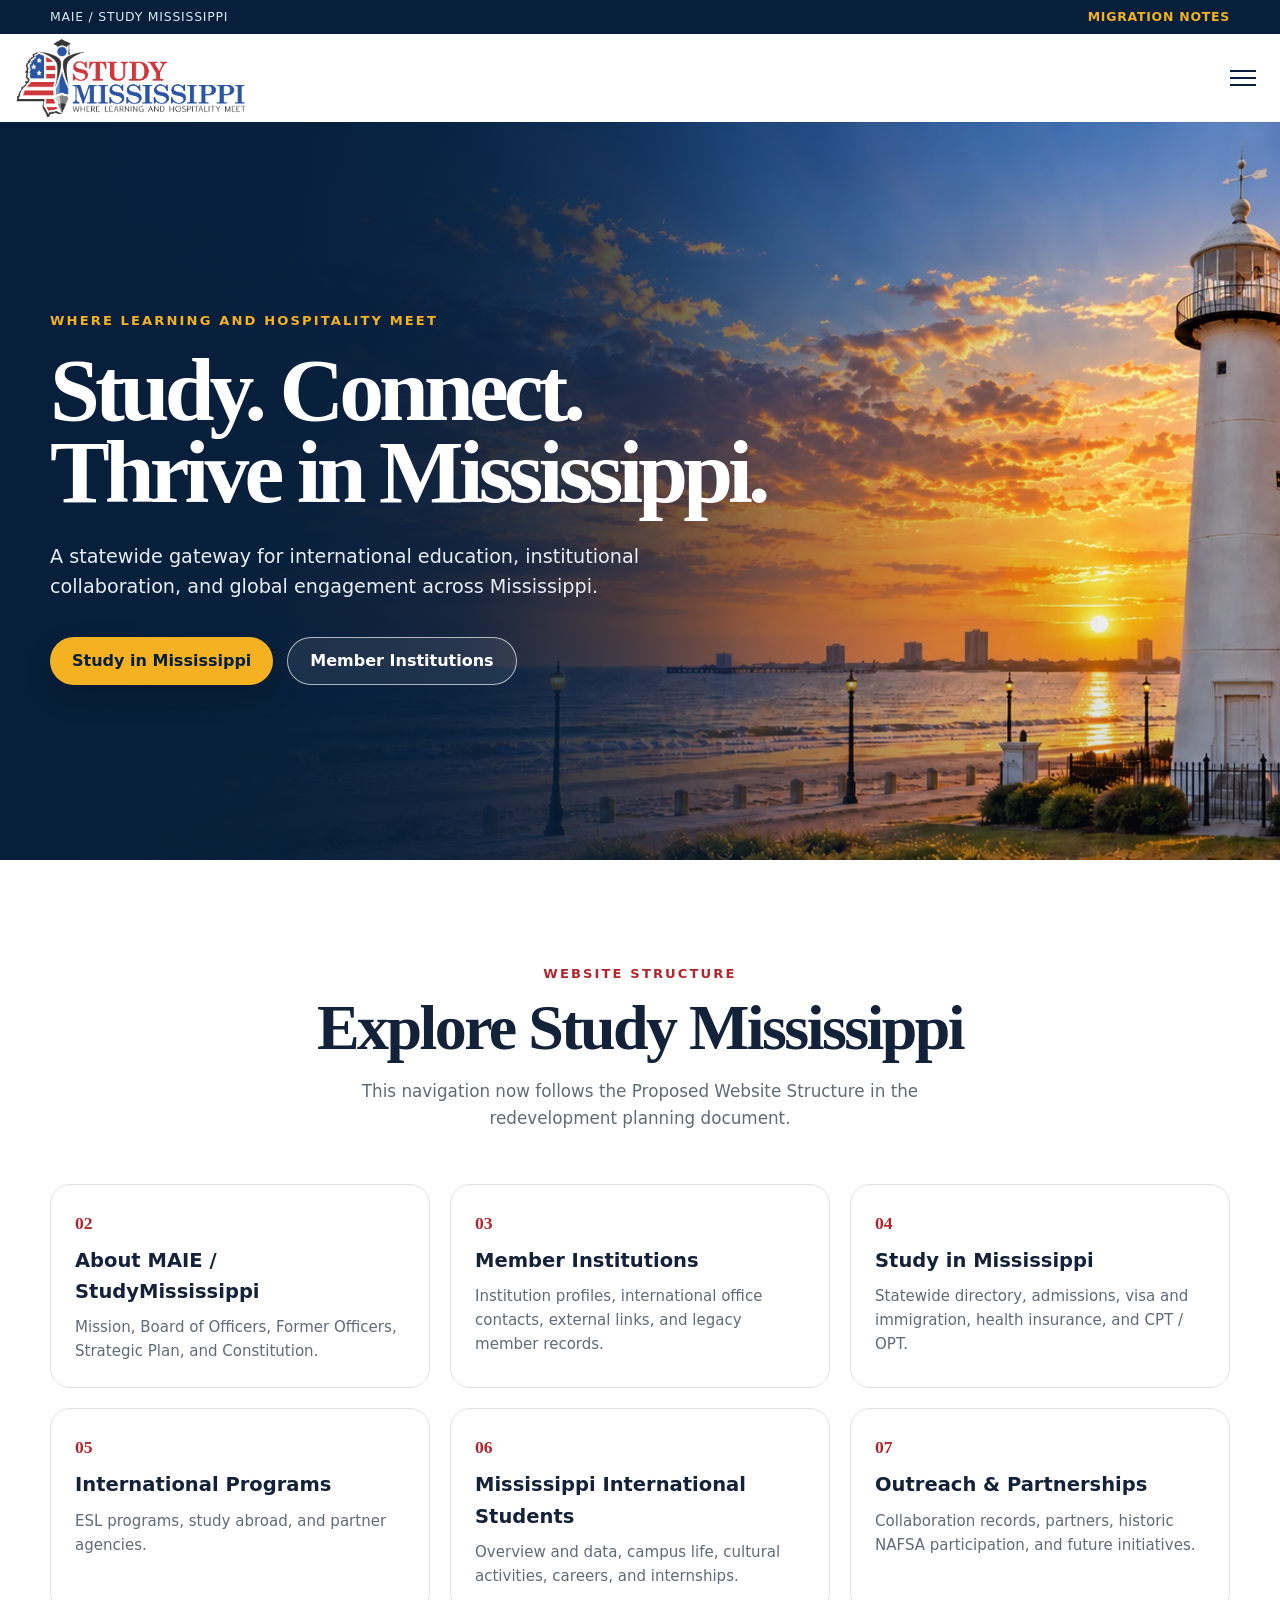
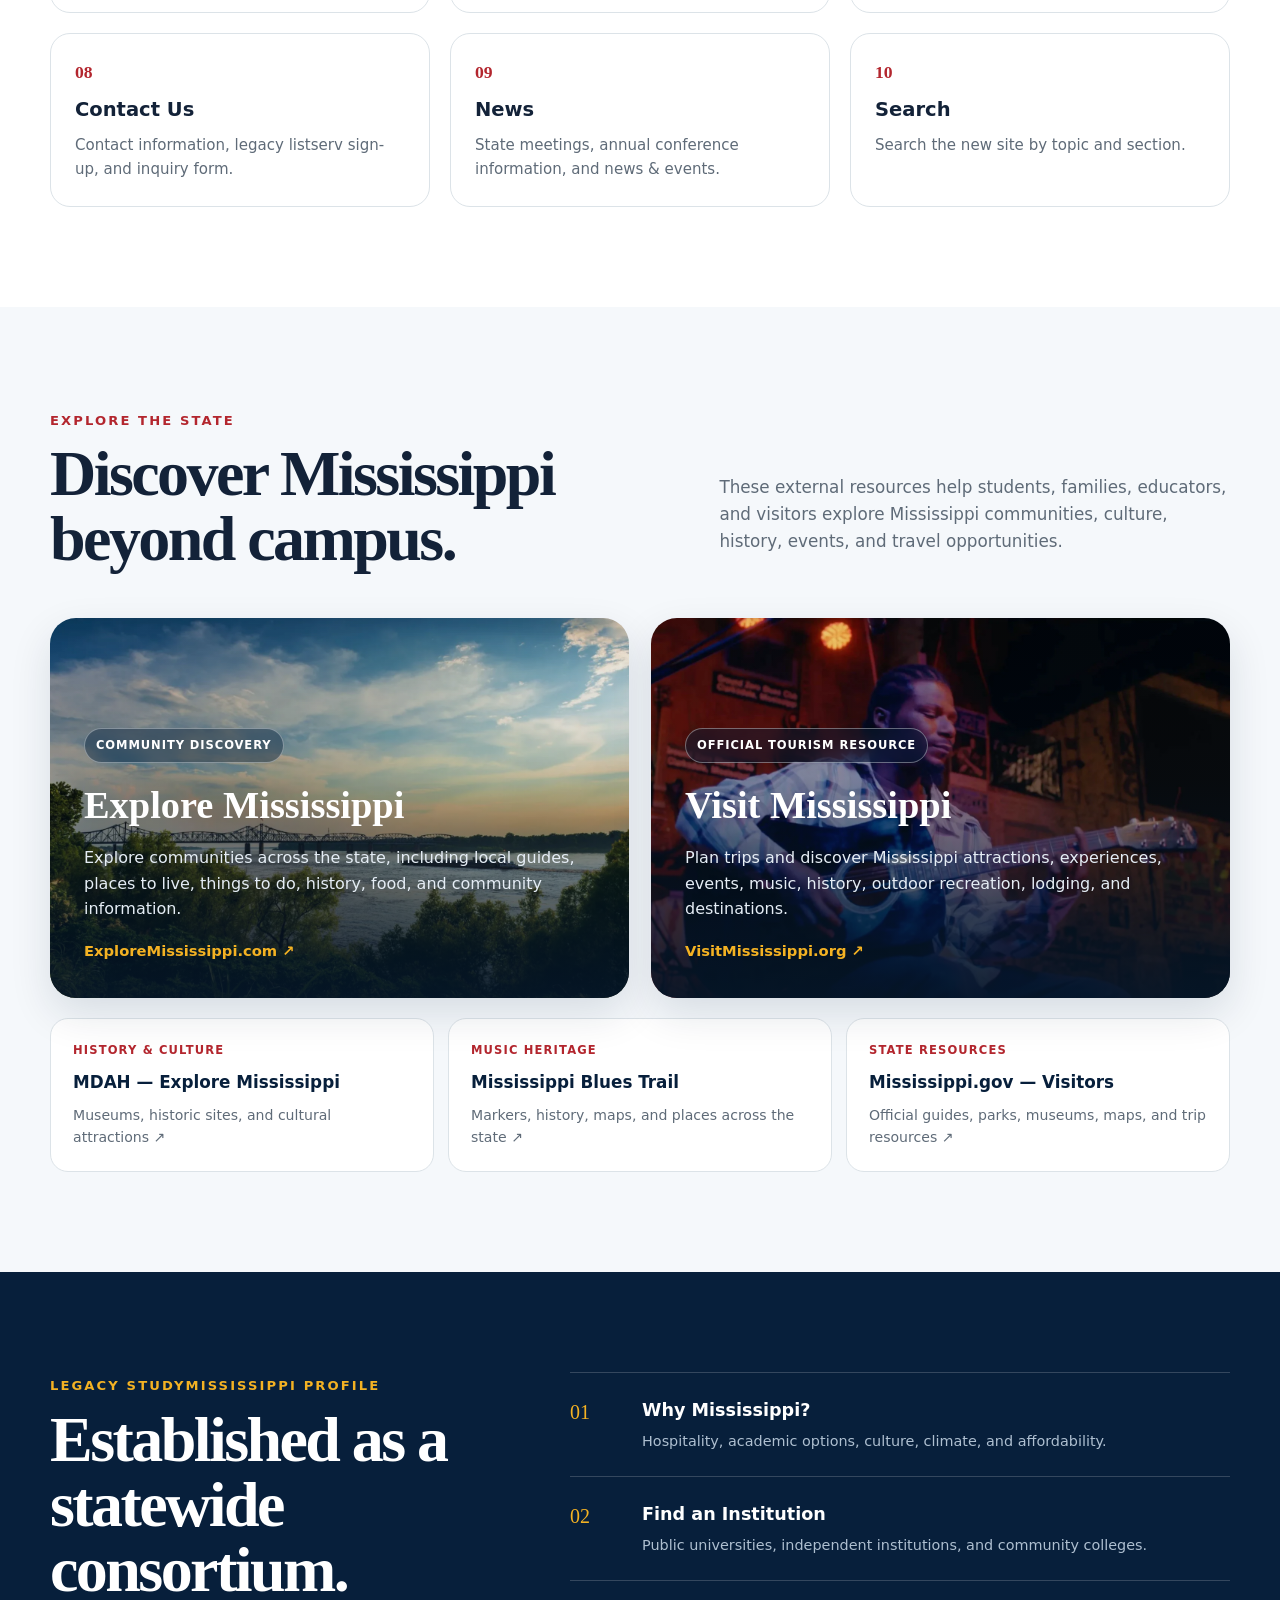
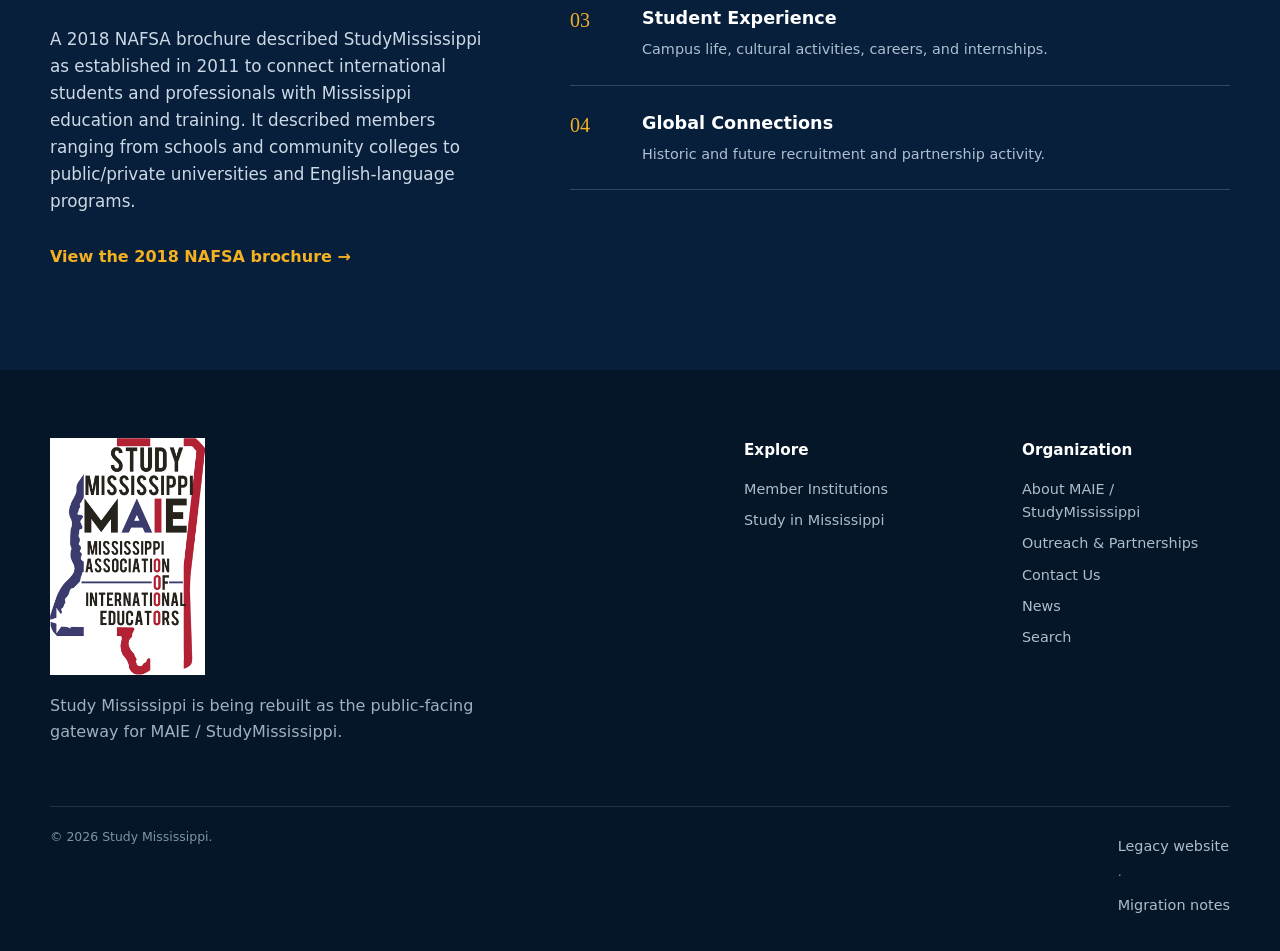
==== commit 83c52b3d: "Remove International Programs and student navigation from index.html" ====
--- a/index.html
+++ b/index.html
@@ -5,7 +5,7 @@
   <div class="container nav-wrap">
     <a class="brand" href="index.html" aria-label="Study Mississippi home"><img src="assets/user-horizontal-logo.jpg" alt="Study Mississippi"></a>
     <button class="menu-toggle" type="button" aria-expanded="false" aria-controls="main-nav"><span></span><span></span><span></span><span class="sr-only">Open menu</span></button>
-    <nav id="main-nav" class="main-nav" aria-label="Main navigation"><a href="about.html">About MAIE / StudyMississippi</a><a href="member-institutions.html">Member Institutions</a><a href="study-in-mississippi.html">Study in Mississippi</a><a href="international-programs.html">International Programs</a><a href="international-students.html">Mississippi International Students</a><a href="outreach-partnerships.html">Outreach &amp; Partnerships</a><a href="contact.html">Contact Us</a><a href="news.html">News</a><form class="header-search" action="search.html" method="get" role="search"><label class="sr-only" for="header-search-indexhtml">Search</label><input id="header-search-indexhtml" name="q" type="search" placeholder="Search"><button type="submit" aria-label="Search">⌕</button></form></nav>
+    <nav id="main-nav" class="main-nav" aria-label="Main navigation"><a href="about.html">About MAIE / StudyMississippi</a><a href="member-institutions.html">Member Institutions</a><a href="study-in-mississippi.html">Study in Mississippi</a><a href="outreach-partnerships.html">Outreach &amp; Partnerships</a><a href="contact.html">Contact Us</a><a href="news.html">News</a><form class="header-search" action="search.html" method="get" role="search"><label class="sr-only" for="header-search-indexhtml">Search</label><input id="header-search-indexhtml" name="q" type="search" placeholder="Search"><button type="submit" aria-label="Search">⌕</button></form></nav>
   </div>
 </header>
 <main id="main">
@@ -96,6 +96,6 @@
 <a href="outreach-partnerships.html"><span>04</span><strong>Global Connections</strong><em>Historic and future recruitment and partnership activity.</em></a>
 </div></div></section></main><footer class="site-footer"><div class="container footer-grid">
     <div class="footer-brand"><img src="assets/user-horizontal-logo.jpg" alt="Study Mississippi"><p>Study Mississippi is being rebuilt as the public-facing gateway for MAIE / StudyMississippi.</p></div>
-    <div><h3>Explore</h3><a href="member-institutions.html">Member Institutions</a><a href="study-in-mississippi.html">Study in Mississippi</a><a href="international-programs.html">International Programs</a><a href="international-students.html">Mississippi International Students</a></div>
+    <div><h3>Explore</h3><a href="member-institutions.html">Member Institutions</a><a href="study-in-mississippi.html">Study in Mississippi</a></div>
     <div><h3>Organization</h3><a href="about.html">About MAIE / StudyMississippi</a><a href="outreach-partnerships.html">Outreach &amp; Partnerships</a><a href="contact.html">Contact Us</a><a href="news.html">News</a><a href="search.html">Search</a></div>
   </div><div class="container footer-bottom"><span>© <span id="year"></span> Study Mississippi.</span><span><a href="https://maiestudyms.mystrikingly.com/" target="_blank" rel="noreferrer">Legacy website</a> · <a href="migration-notes.html">Migration notes</a></span></div></footer><script src="script.js?v=20261002-nav-dropdowns"></script></body></html>
--- a/styles.css
+++ b/styles.css
@@ -227,9 +227,9 @@
 }
 
 /* Multi-page layout */
-.page-hero{background:linear-gradient(135deg,var(--navy),var(--navy-2));color:#fff;padding:82px 0 76px;position:relative;overflow:hidden}
+.page-hero{background:linear-gradient(135deg,var(--navy),var(--navy-2));color:#fff;height:420px;padding:0;position:relative;overflow:hidden}
 .page-hero::after{content:"";position:absolute;width:360px;height:360px;border:55px solid rgba(244,178,35,.13);border-radius:50%;right:-90px;bottom:-160px}
-.page-hero .container{position:relative;z-index:1}
+.page-hero .container{position:relative;z-index:1;padding-top:54px}
 .page-hero .section-kicker{color:var(--gold)}
 .page-hero h1{font-family:Georgia,"Times New Roman",serif;font-size:clamp(3rem,6vw,5.4rem);line-height:.98;letter-spacing:-.045em;margin:10px 0 18px;max-width:900px}
 .page-hero p{max-width:760px;color:#d7e2ec;font-size:1.08rem;margin:0}
@@ -812,3 +812,266 @@
     height:58px;
   }
 }
+
+
+/* Contact form submit sizing */
+.pending-form .contact-submit{justify-self:center;align-self:start;width:280px;min-width:280px;min-height:56px;padding:0 38px;margin:14px auto 0;font-size:1rem}
+
+
+/* Contact form layout */
+.contact-form-card{max-width:760px;margin:0 auto}
+
+
+/* Consistent inner-page hero height */
+@media(max-width:700px){
+  .page-hero{height:500px;padding:0}
+  .page-hero .container{padding-top:44px;padding-bottom:0}
+}
+
+
+/* Outreach partners and vendors */
+.partner-list,
+.vendor-list{
+  display:grid;
+  grid-template-columns:repeat(2,minmax(0,1fr));
+  gap:22px;
+}
+.partner-item,
+.vendor-item{
+  border:1px solid var(--line);
+  border-radius:var(--radius);
+  background:#fff;
+}
+.partner-item{
+  min-height:118px;
+  display:flex;
+  align-items:center;
+  padding:28px 30px;
+}
+.partner-item h3,
+.vendor-item h3{
+  margin:0;
+}
+.vendor-heading{
+  margin-top:58px;
+}
+.vendor-item{
+  min-height:176px;
+  display:grid;
+  grid-template-columns:220px minmax(0,1fr);
+  gap:26px;
+  align-items:center;
+  padding:28px;
+}
+.vendor-logo-wrap{
+  display:flex;
+  align-items:center;
+  justify-content:center;
+  width:100%;
+  height:116px;
+  padding:10px;
+  border-radius:14px;
+  background:#fff;
+}
+.vendor-logo-wrap img{
+  display:block;
+  max-width:100%;
+  max-height:100%;
+  width:auto;
+  height:auto;
+  object-fit:contain;
+}
+@media(max-width:800px){
+  .partner-list,
+  .vendor-list{
+    grid-template-columns:1fr;
+  }
+  .vendor-item{
+    grid-template-columns:1fr;
+  }
+  .vendor-logo-wrap{
+    justify-content:flex-start;
+    max-width:260px;
+  }
+}
+
+
+/* Outreach partner identity cards */
+.partner-item{
+  gap:22px;
+}
+.partner-logo-text{
+  flex:0 0 150px;
+  min-height:70px;
+  display:flex;
+  align-items:center;
+  justify-content:center;
+  border-radius:12px;
+  background:#fff;
+  color:var(--navy);
+  font-weight:900;
+  letter-spacing:.02em;
+  border:1px solid var(--line);
+}
+.educationusa-wordmark{
+  color:#174f86;
+  font-size:1.15rem;
+}
+.nice-wordmark{
+  font-size:1.35rem;
+}
+.partner-site-pending{
+  display:block;
+  margin-top:8px;
+  color:var(--muted);
+  font-size:.88rem;
+}
+@media(max-width:700px){
+  .partner-item{
+    align-items:flex-start;
+    flex-direction:column;
+  }
+  .partner-logo-text{
+    flex-basis:auto;
+    width:180px;
+  }
+}
+
+
+/* Outreach clickable partner/vendor cards */
+.partner-card-link,
+.vendor-card-link{
+  color:inherit;
+  text-decoration:none;
+  box-shadow:0 10px 30px rgba(7,31,59,.06);
+  transition:transform .2s ease, box-shadow .2s ease, border-color .2s ease;
+}
+.partner-card-link:hover,
+.vendor-card-link:hover{
+  transform:translateY(-4px);
+  box-shadow:var(--shadow);
+}
+.partner-card-link:focus-visible,
+.vendor-card-link:focus-visible{
+  outline:3px solid var(--gold);
+  outline-offset:3px;
+}
+.partner-logo-wrap{
+  flex:0 0 190px;
+  height:86px;
+  display:flex;
+  align-items:center;
+  justify-content:center;
+}
+.partner-logo-wrap img{
+  display:block;
+  max-width:100%;
+  max-height:100%;
+  width:auto;
+  height:auto;
+  object-fit:contain;
+}
+.educationusa-logo-wrap{
+  flex-basis:220px;
+}
+.partner-card-copy span,
+.vendor-card-link span{
+  display:block;
+  margin-top:8px;
+  color:var(--red);
+  font-size:.86rem;
+  font-weight:800;
+}
+.ice-wordmark{
+  font-size:1.55rem;
+  letter-spacing:.05em;
+}
+@media(max-width:700px){
+  .partner-logo-wrap,
+  .educationusa-logo-wrap{
+    flex-basis:auto;
+    width:220px;
+    height:76px;
+  }
+}
+
+
+/* Outreach logo sizing sync */
+.partner-logo-wrap{
+  flex:0 0 245px;
+  height:112px;
+}
+.educationusa-logo-wrap{
+  flex-basis:260px;
+}
+.ice-logo-wrap{
+  flex-basis:280px;
+  height:116px;
+}
+.vendor-item{
+  grid-template-columns:260px minmax(0,1fr);
+  min-height:190px;
+}
+.vendor-logo-wrap{
+  height:138px;
+  padding:4px;
+}
+.partner-logo-wrap img,
+.vendor-logo-wrap img{
+  max-width:100%;
+  max-height:100%;
+}
+@media(max-width:700px){
+  .partner-logo-wrap,
+  .educationusa-logo-wrap,
+  .ice-logo-wrap{
+    flex-basis:auto;
+    width:min(100%,300px);
+    height:104px;
+  }
+  .vendor-logo-wrap{
+    max-width:300px;
+    height:128px;
+  }
+}
+
+
+/* Keep all outreach logos in the same visual frame as ICE */
+.partner-logo-wrap,
+.vendor-logo-wrap{
+  width:280px;
+  height:116px;
+  flex:0 0 280px;
+  padding:0;
+  display:flex;
+  align-items:center;
+  justify-content:center;
+  background:transparent;
+}
+.educationusa-logo-wrap,
+.ice-logo-wrap{
+  flex-basis:280px;
+}
+.vendor-item{
+  grid-template-columns:280px minmax(0,1fr);
+}
+.partner-logo-wrap img,
+.vendor-logo-wrap img{
+  display:block;
+  width:100%;
+  height:100%;
+  max-width:100%;
+  max-height:100%;
+  object-fit:contain;
+  object-position:center;
+}
+@media(max-width:700px){
+  .partner-logo-wrap,
+  .educationusa-logo-wrap,
+  .ice-logo-wrap,
+  .vendor-logo-wrap{
+    width:min(100%,280px);
+    height:116px;
+    flex-basis:auto;
+  }
+}
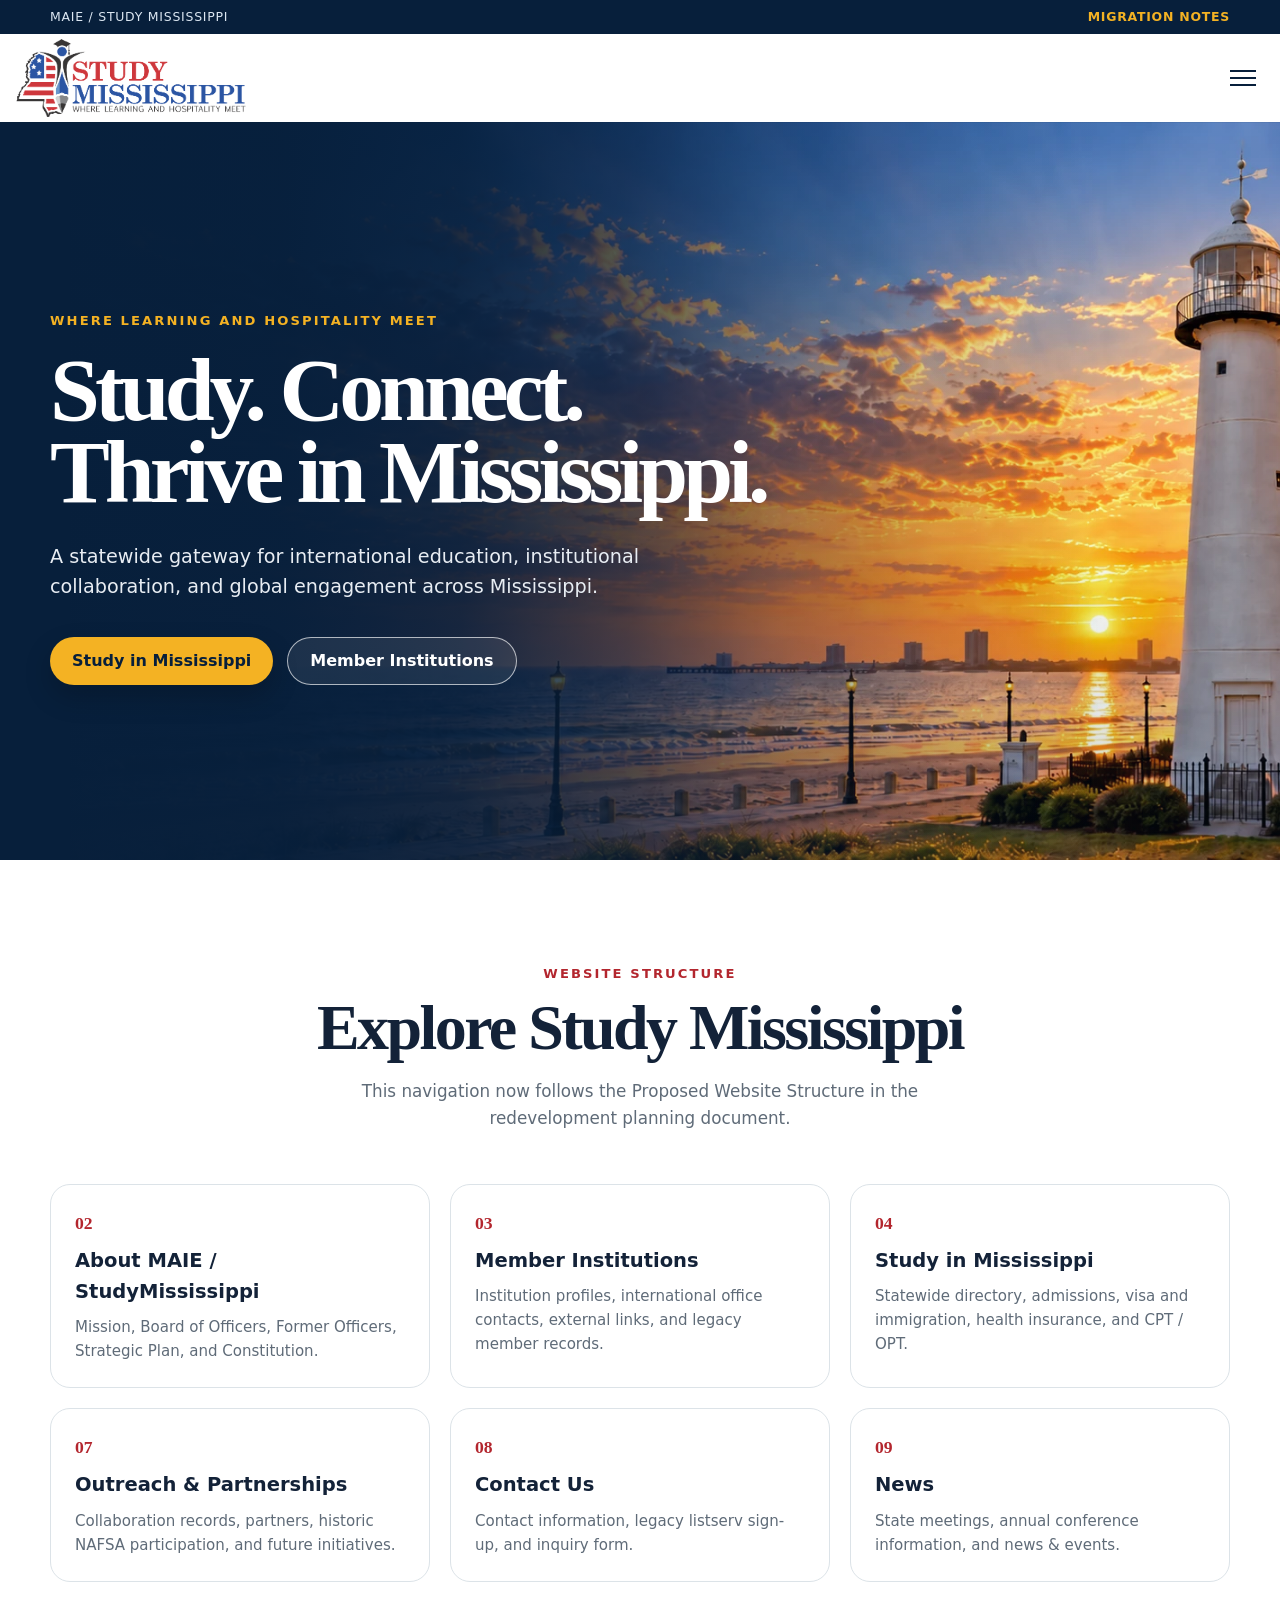
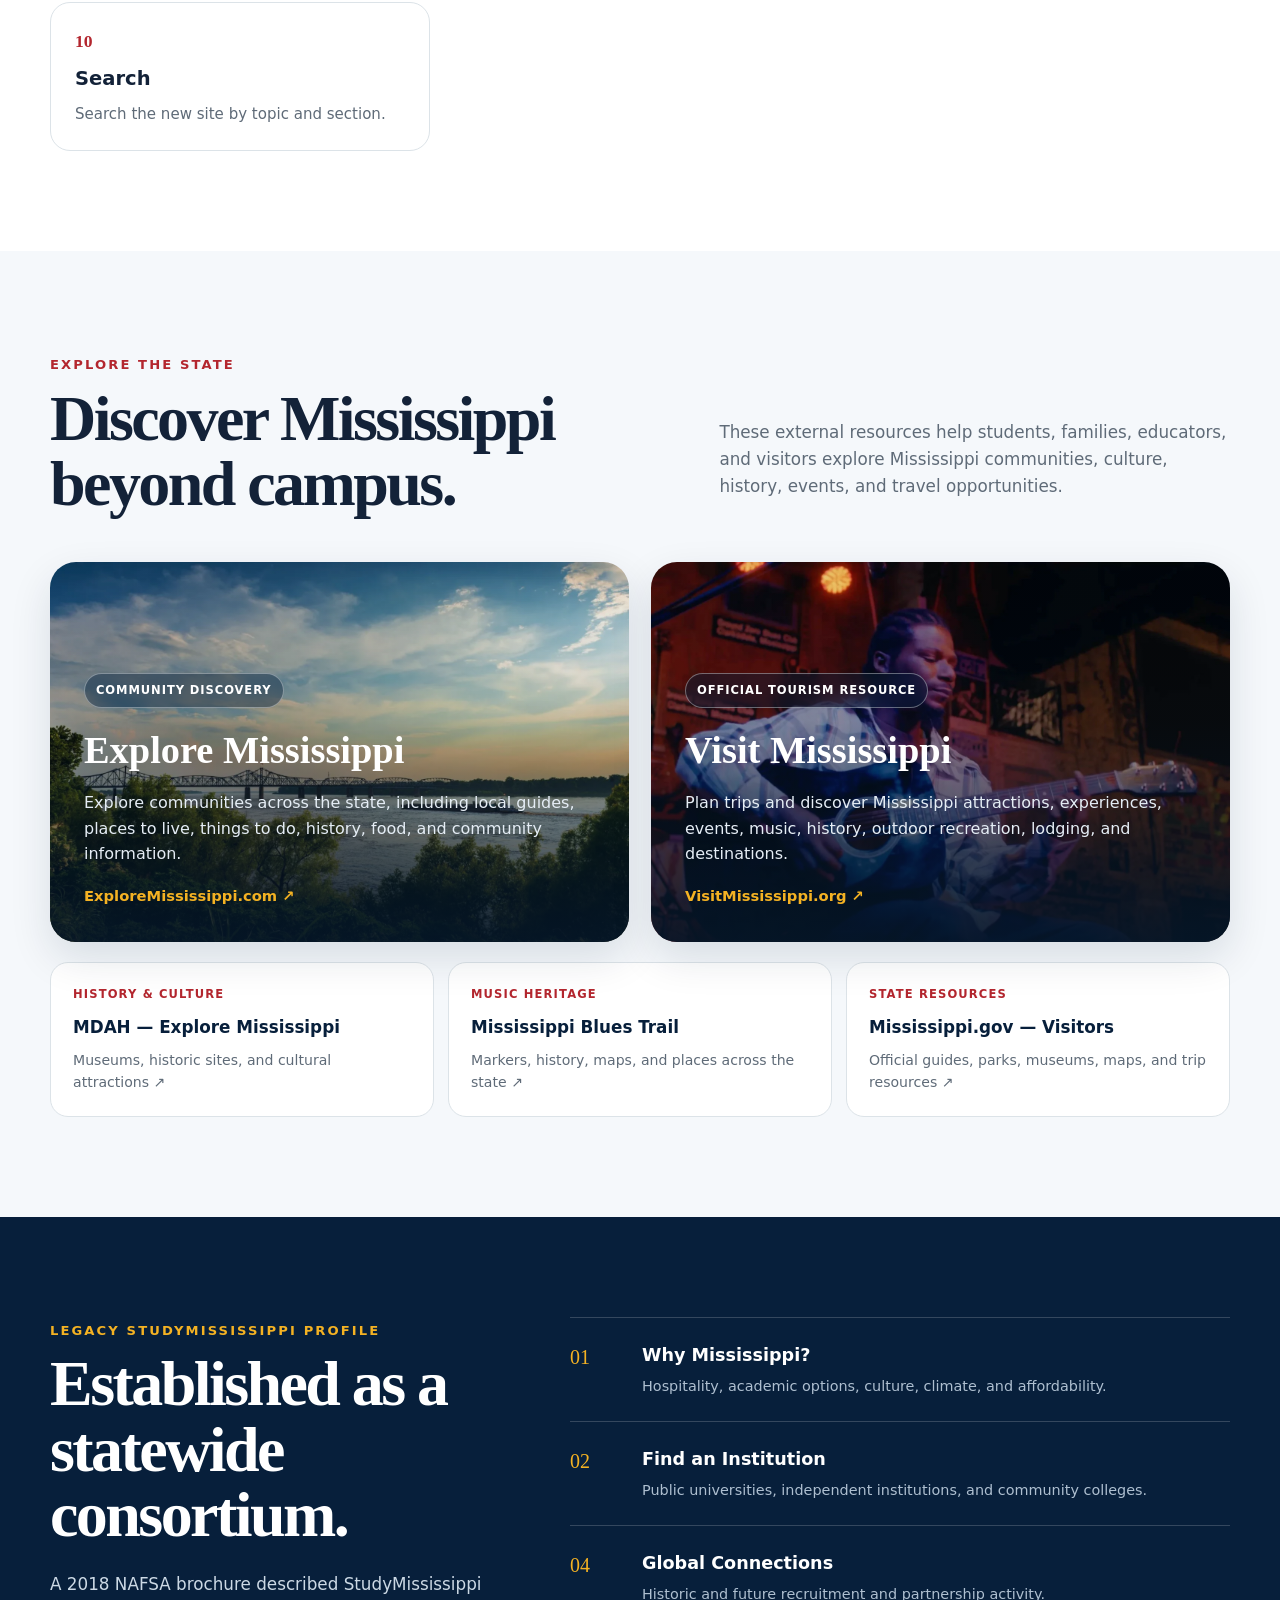
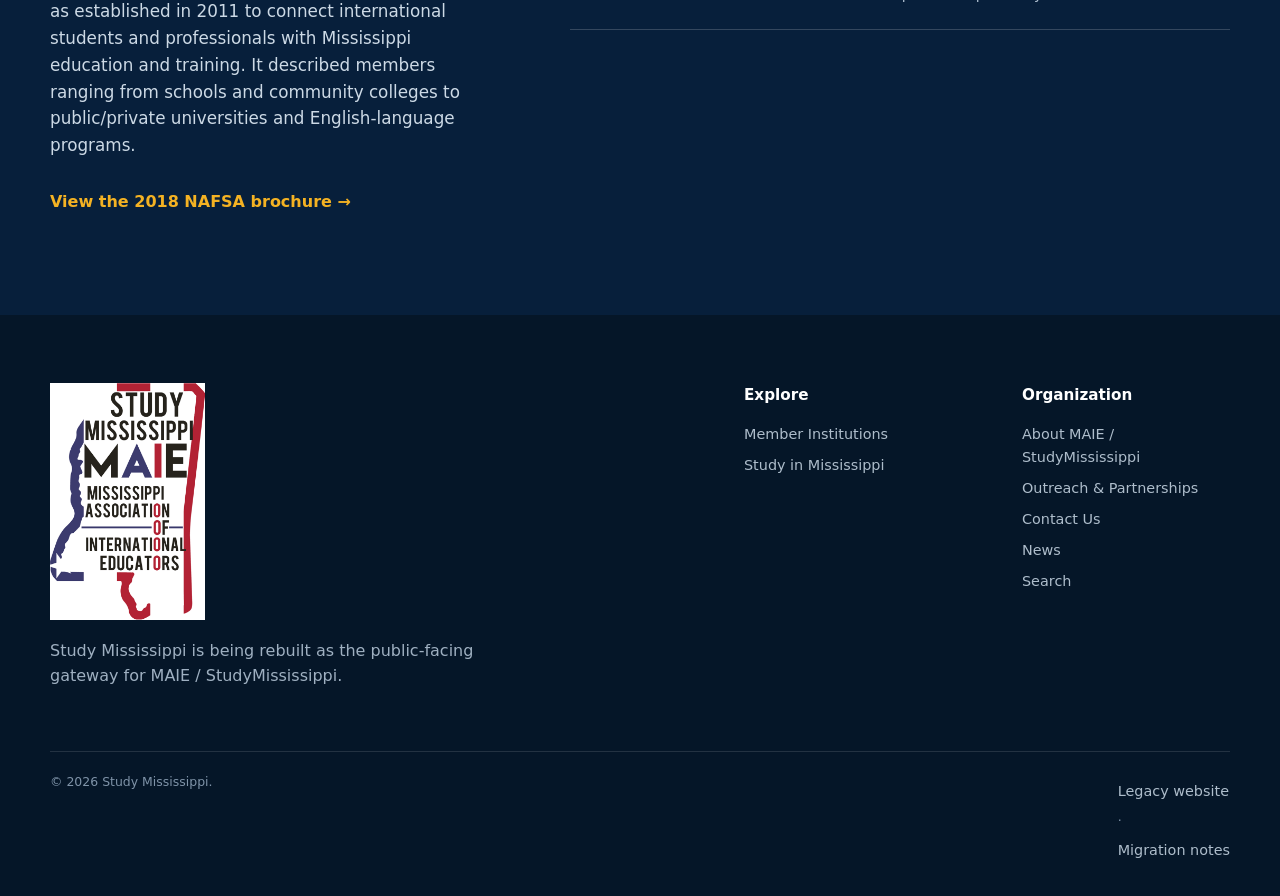
==== commit 69b395ba: "Remove homepage links to deleted international sections" ====
--- a/index.html
+++ b/index.html
@@ -28,8 +28,8 @@
 <a class="architecture-card" href="about.html"><span class="feature-number">02</span><h3>About MAIE / StudyMississippi</h3><p>Mission, Board of Officers, Former Officers, Strategic Plan, and Constitution.</p></a>
 <a class="architecture-card" href="member-institutions.html"><span class="feature-number">03</span><h3>Member Institutions</h3><p>Institution profiles, international office contacts, external links, and legacy member records.</p></a>
 <a class="architecture-card" href="study-in-mississippi.html"><span class="feature-number">04</span><h3>Study in Mississippi</h3><p>Statewide directory, admissions, visa and immigration, health insurance, and CPT / OPT.</p></a>
-<a class="architecture-card" href="international-programs.html"><span class="feature-number">05</span><h3>International Programs</h3><p>ESL programs, study abroad, and partner agencies.</p></a>
-<a class="architecture-card" href="international-students.html"><span class="feature-number">06</span><h3>Mississippi International Students</h3><p>Overview and data, campus life, cultural activities, careers, and internships.</p></a>
+
+
 <a class="architecture-card" href="outreach-partnerships.html"><span class="feature-number">07</span><h3>Outreach & Partnerships</h3><p>Collaboration records, partners, historic NAFSA participation, and future initiatives.</p></a>
 <a class="architecture-card" href="contact.html"><span class="feature-number">08</span><h3>Contact Us</h3><p>Contact information, legacy listserv sign-up, and inquiry form.</p></a>
 <a class="architecture-card" href="news.html"><span class="feature-number">09</span><h3>News</h3><p>State meetings, annual conference information, and news &amp; events.</p></a>
@@ -92,7 +92,7 @@
 <div class="student-links">
 <a href="study-in-mississippi.html#why"><span>01</span><strong>Why Mississippi?</strong><em>Hospitality, academic options, culture, climate, and affordability.</em></a>
 <a href="study-in-mississippi.html#directory"><span>02</span><strong>Find an Institution</strong><em>Public universities, independent institutions, and community colleges.</em></a>
-<a href="international-students.html"><span>03</span><strong>Student Experience</strong><em>Campus life, cultural activities, careers, and internships.</em></a>
+
 <a href="outreach-partnerships.html"><span>04</span><strong>Global Connections</strong><em>Historic and future recruitment and partnership activity.</em></a>
 </div></div></section></main><footer class="site-footer"><div class="container footer-grid">
     <div class="footer-brand"><img src="assets/user-horizontal-logo.jpg" alt="Study Mississippi"><p>Study Mississippi is being rebuilt as the public-facing gateway for MAIE / StudyMississippi.</p></div>
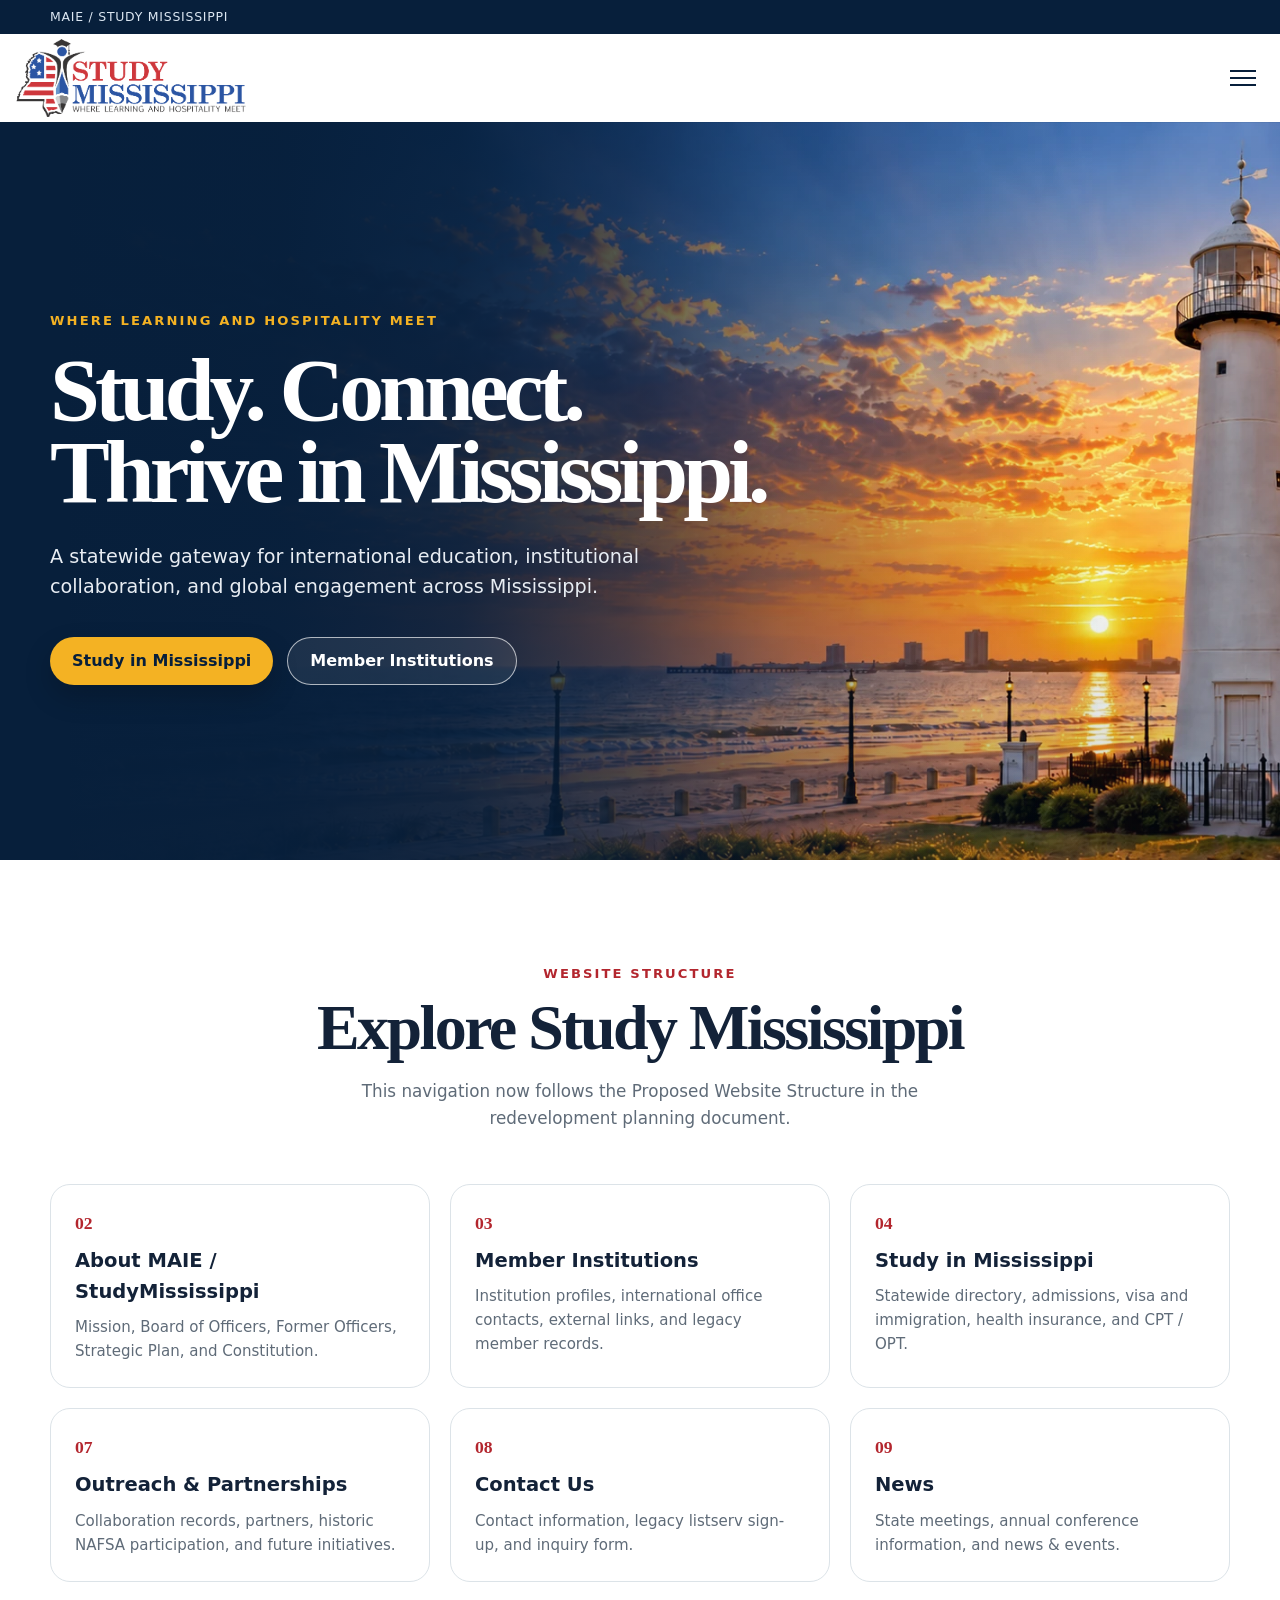
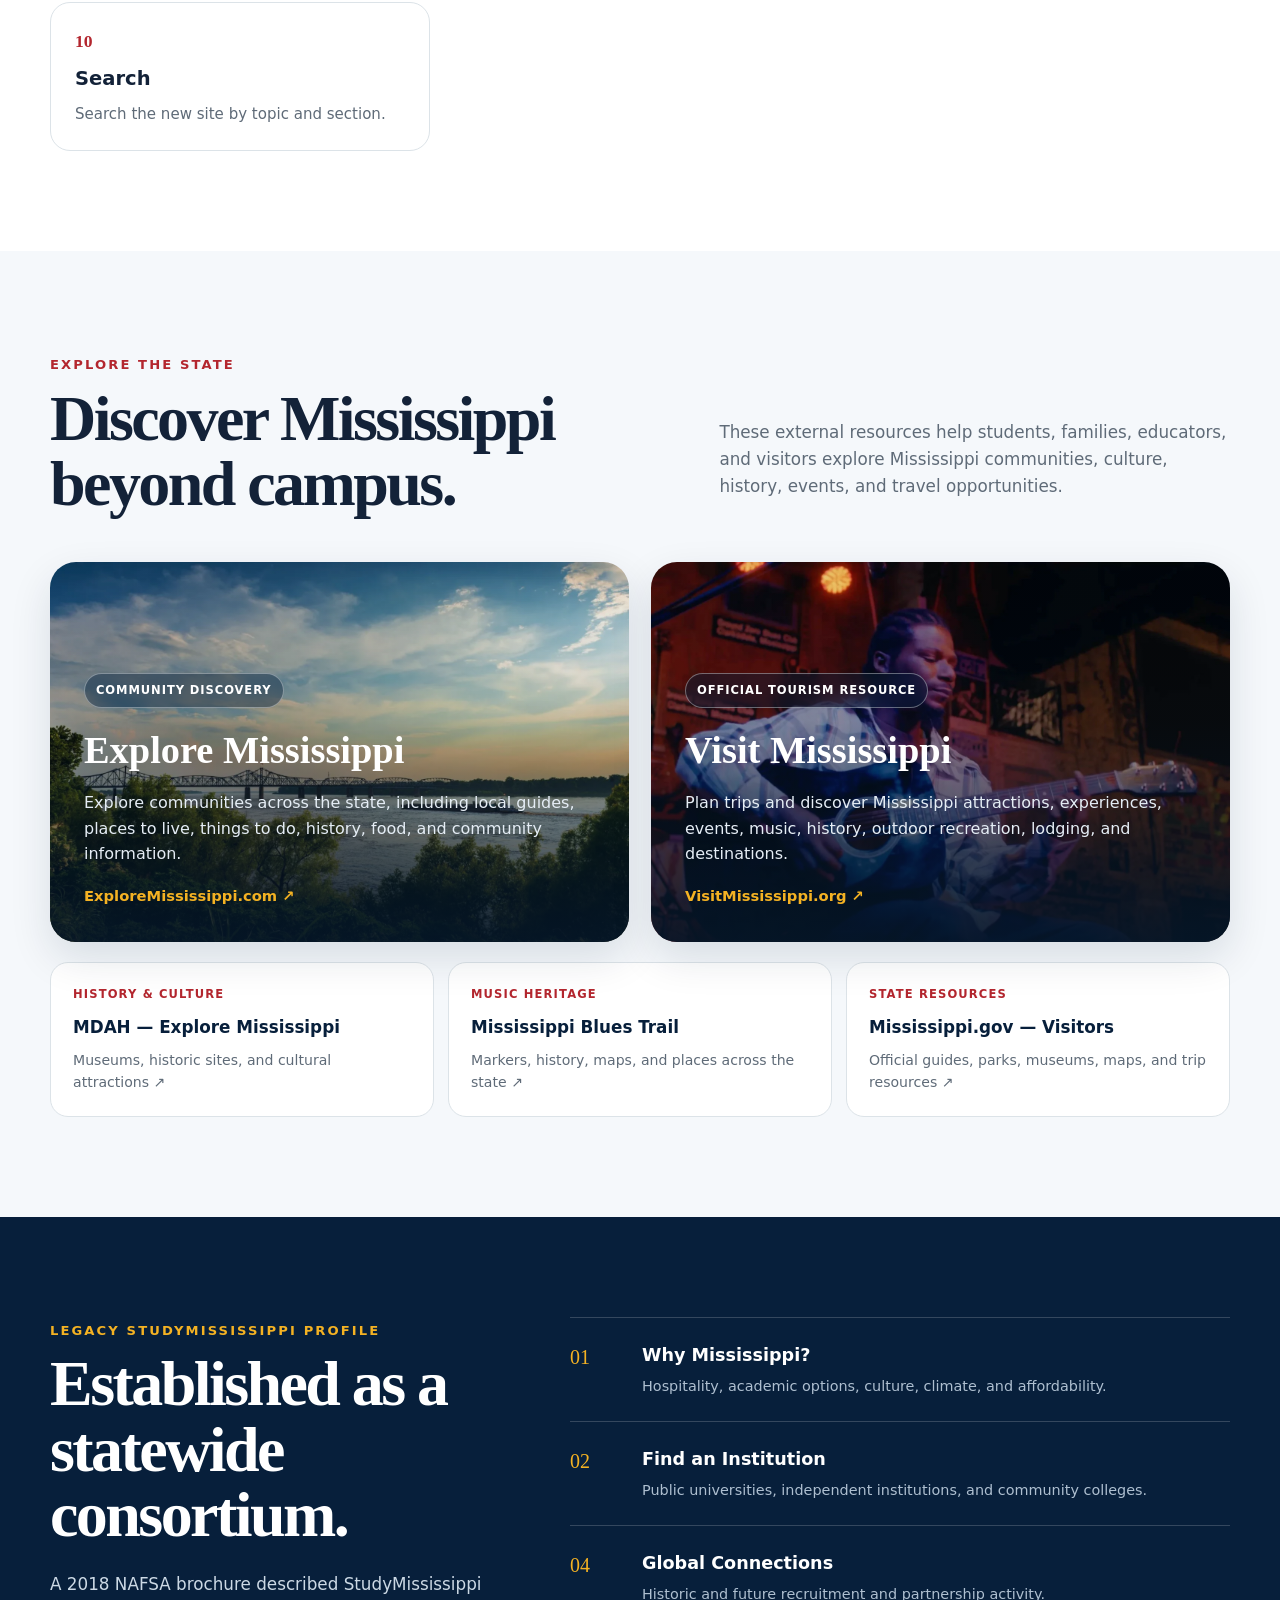
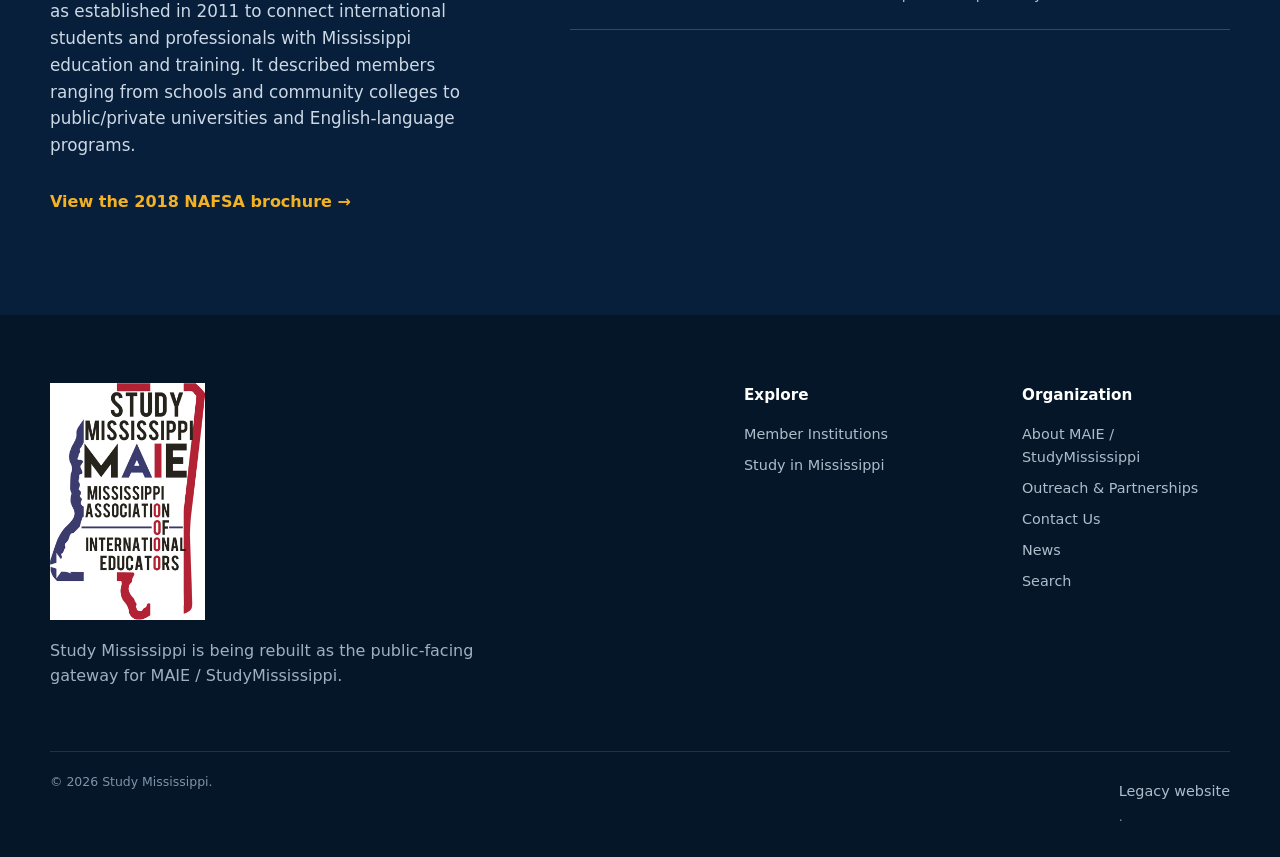
==== commit bf26b468: "Remove Migration Notes link from index.html" ====
--- a/index.html
+++ b/index.html
@@ -1,7 +1,7 @@
 <!doctype html><html lang="en"><head><meta charset="utf-8"><meta name="viewport" content="width=device-width, initial-scale=1"><meta name="description" content="Study Mississippi connects international students, educators, institutions, and partners with education opportunities across Mississippi."><title>Study Mississippi | MAIE / StudyMississippi</title><link rel="stylesheet" href="styles.css?v=20261002-nav-dropdowns"></head><body>
 <a class="skip-link" href="#main">Skip to content</a>
 <header class="site-header">
-  <div class="utility-bar"><div class="container utility-inner"><span>MAIE / Study Mississippi</span><a href="migration-notes.html">Migration Notes</a></div></div>
+  <div class="utility-bar"><div class="container utility-inner"><span>MAIE / Study Mississippi</span></div></div>
   <div class="container nav-wrap">
     <a class="brand" href="index.html" aria-label="Study Mississippi home"><img src="assets/user-horizontal-logo.jpg" alt="Study Mississippi"></a>
     <button class="menu-toggle" type="button" aria-expanded="false" aria-controls="main-nav"><span></span><span></span><span></span><span class="sr-only">Open menu</span></button>
@@ -98,4 +98,4 @@
     <div class="footer-brand"><img src="assets/user-horizontal-logo.jpg" alt="Study Mississippi"><p>Study Mississippi is being rebuilt as the public-facing gateway for MAIE / StudyMississippi.</p></div>
     <div><h3>Explore</h3><a href="member-institutions.html">Member Institutions</a><a href="study-in-mississippi.html">Study in Mississippi</a></div>
     <div><h3>Organization</h3><a href="about.html">About MAIE / StudyMississippi</a><a href="outreach-partnerships.html">Outreach &amp; Partnerships</a><a href="contact.html">Contact Us</a><a href="news.html">News</a><a href="search.html">Search</a></div>
-  </div><div class="container footer-bottom"><span>© <span id="year"></span> Study Mississippi.</span><span><a href="https://maiestudyms.mystrikingly.com/" target="_blank" rel="noreferrer">Legacy website</a> · <a href="migration-notes.html">Migration notes</a></span></div></footer><script src="script.js?v=20261002-nav-dropdowns"></script></body></html>+  </div><div class="container footer-bottom"><span>© <span id="year"></span> Study Mississippi.</span><span><a href="https://maiestudyms.mystrikingly.com/" target="_blank" rel="noreferrer">Legacy website</a> · </span></div></footer><script src="script.js?v=20261002-nav-dropdowns"></script></body></html>
--- a/styles.css
+++ b/styles.css
@@ -1075,3 +1075,95 @@
     flex-basis:auto;
   }
 }
+
+
+/* Study in Mississippi full-width resource banners */
+.study-resource-band{
+  background:#f5f8fb;
+}
+.study-link-stack{
+  display:grid;
+  grid-template-columns:1fr;
+  gap:26px;
+}
+.study-link-card{
+  width:100%;
+  min-height:360px;
+  background-repeat:no-repeat;
+  background-size:cover;
+  background-position:center;
+}
+.study-link-card .discover-feature-content{
+  padding:38px 42px;
+}
+.study-link-card .discover-feature-shade{
+  background:linear-gradient(180deg,rgba(5,22,40,.10) 5%,rgba(5,22,40,.30) 48%,rgba(5,22,40,.94) 100%);
+}
+.study-open-doors{
+  background-color:#f4f7fb;
+  background-image:url("https://opendoorsdata.org/wp-content/themes/open-doors/g/IIE%20Open%20Doors%20-%20Logo.png");
+  background-size:min(72%,980px) auto;
+  background-position:center;
+}
+.study-ms-promo{
+  background-image:url("https://i.ytimg.com/vi/x5Tc5L4ZQKg/maxresdefault.jpg"),url("assets/external/visit-mississippi-hero.webp");
+}
+.study-connect{
+  background-image:url("assets/biloxi-lighthouse-hero-20261002.webp");
+  background-position:center 42%;
+}
+.study-why-ms{
+  background-image:url("assets/external/visit-mississippi-hero.webp"),url("assets/biloxi-lighthouse-hero-20261002.webp");
+}
+.study-states{
+  background-image:url("https://studyinthestates.dhs.gov/sites/default/files/images/welcome_image%402x_0.png");
+  background-position:center;
+}
+.study-opportunities{
+  background-image:url("https://fulbrightprogram.org/wp-content/uploads/2024/06/JirapornInthasan.jpeg");
+  background-position:center 38%;
+}
+.study-static-card{
+  cursor:default;
+}
+.study-static-card:hover{
+  transform:none;
+  box-shadow:0 16px 42px rgba(7,31,59,.12);
+}
+.study-why-points{
+  display:grid;
+  grid-template-columns:repeat(3,minmax(0,1fr));
+  gap:18px;
+  margin-top:22px;
+}
+.study-why-points div{
+  padding:16px 18px;
+  border:1px solid rgba(255,255,255,.28);
+  border-radius:14px;
+  background:rgba(7,31,59,.34);
+  backdrop-filter:blur(5px);
+}
+.study-why-points strong,
+.study-why-points span{
+  display:block;
+}
+.study-why-points strong{
+  margin-bottom:6px;
+  color:#fff;
+}
+.study-why-points span{
+  color:#e5edf5;
+  font-size:.9rem;
+  line-height:1.55;
+}
+.study-source-note{
+  margin-top:18px !important;
+  font-size:.78rem;
+  color:#d7e1ea !important;
+}
+@media(max-width:700px){
+  .study-link-stack{gap:18px}
+  .study-link-card{min-height:310px}
+  .study-link-card .discover-feature-content{padding:28px 24px}
+  .study-why-points{grid-template-columns:1fr}
+}
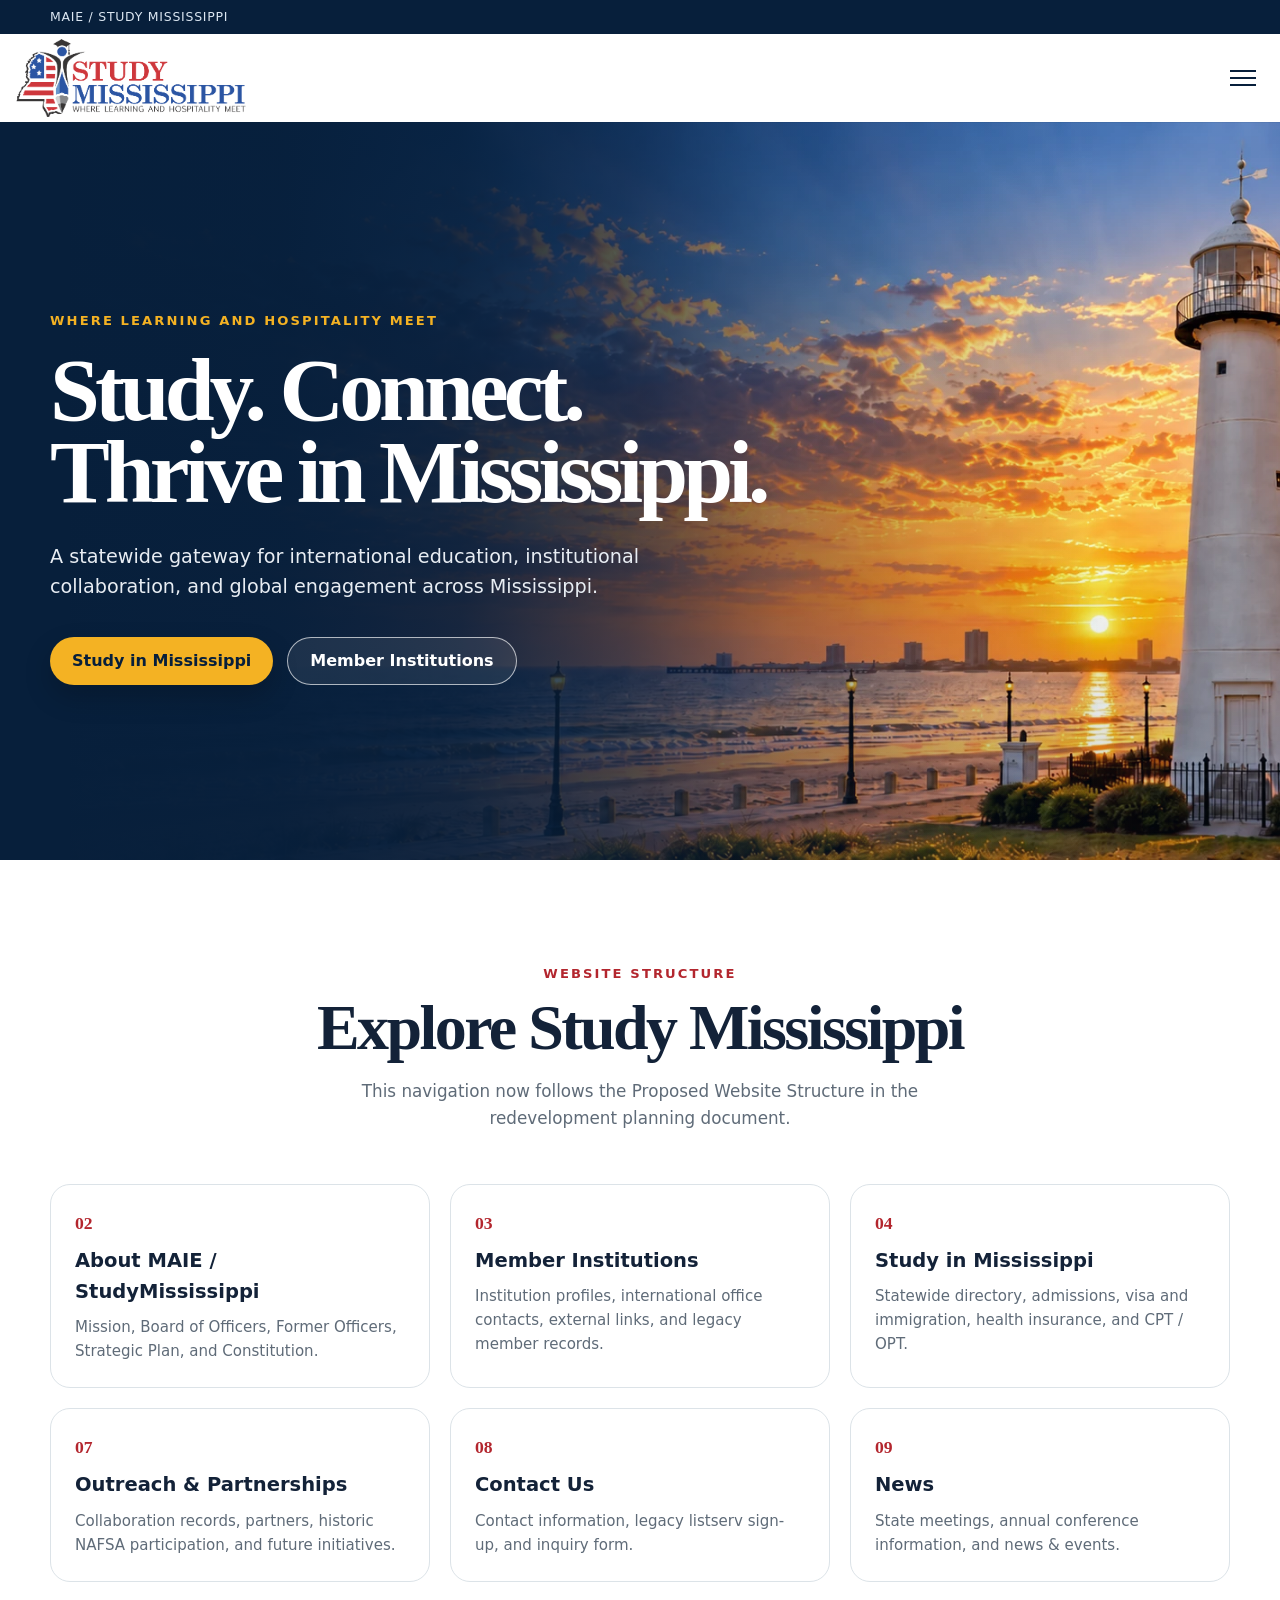
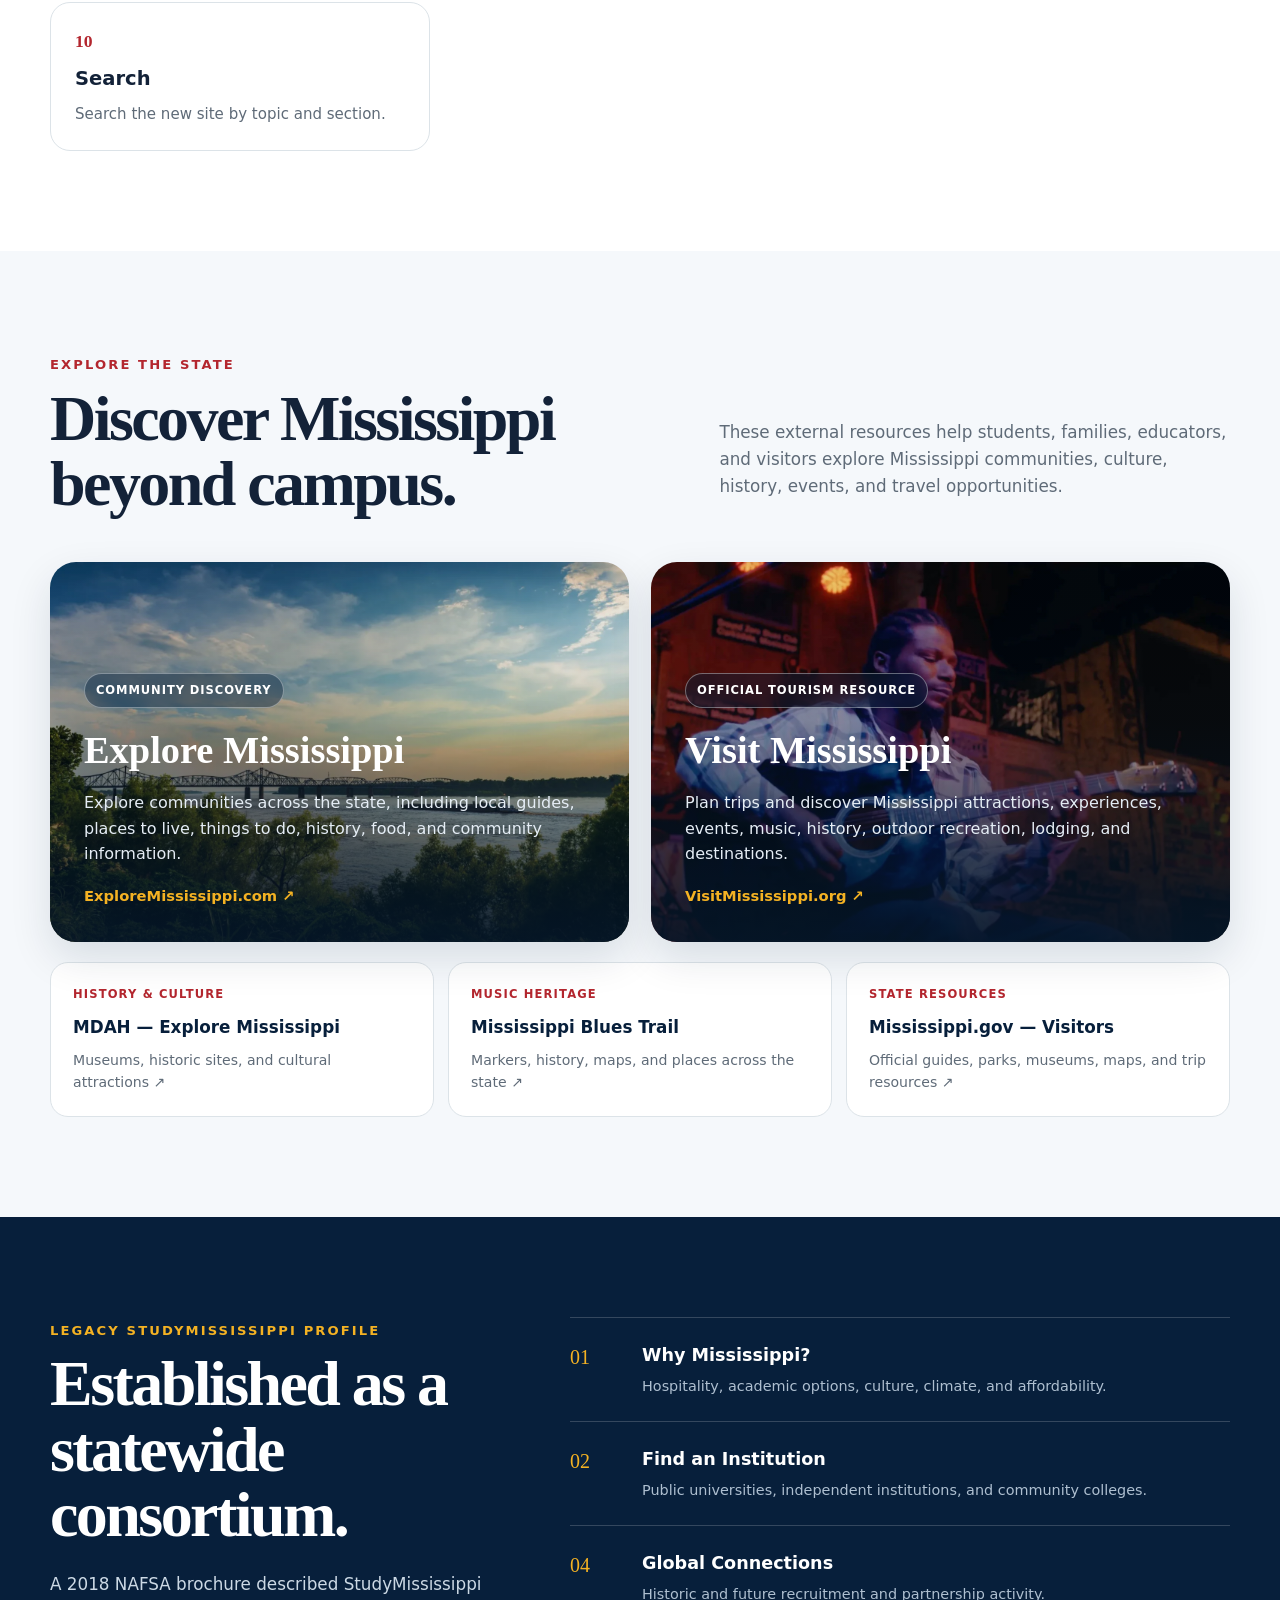
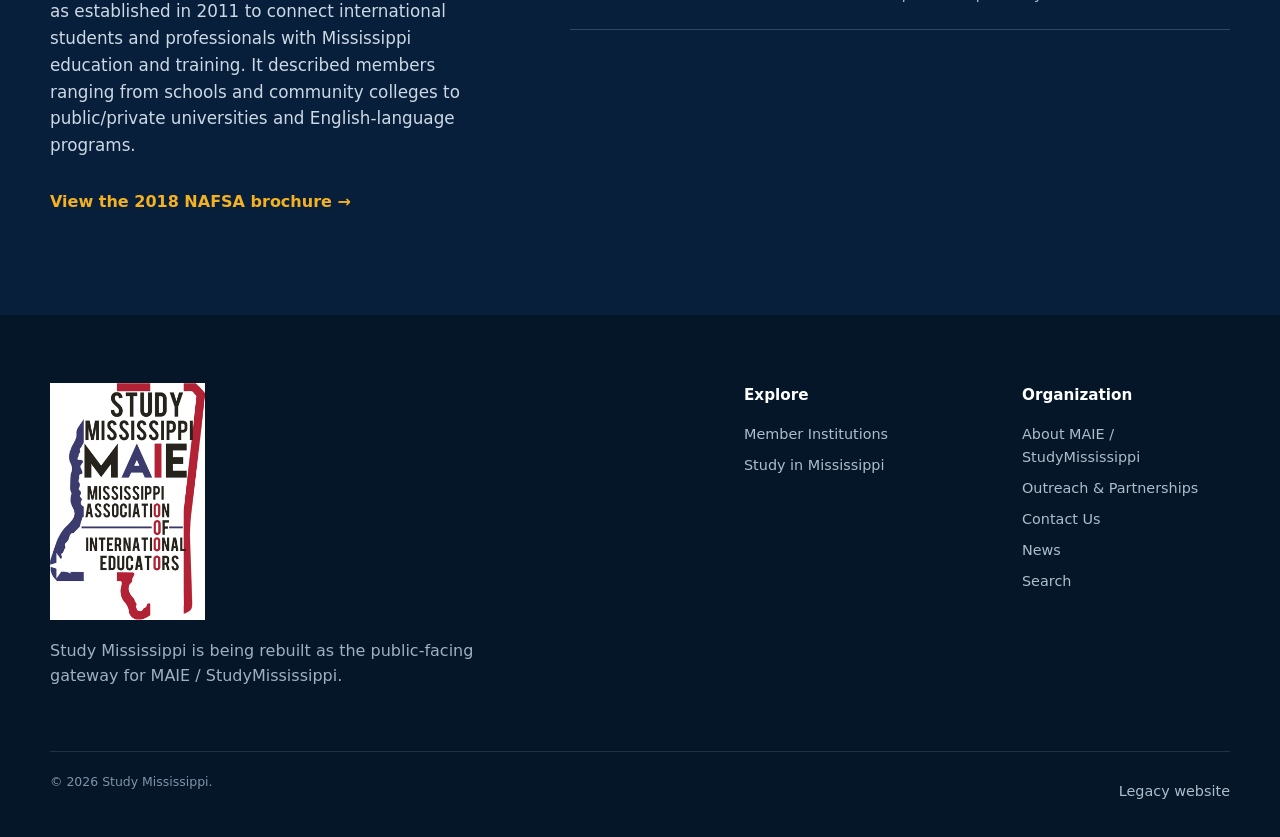
==== commit 4627473a: "Remove stale Migration Notes separator from index.html" ====
--- a/index.html
+++ b/index.html
@@ -98,4 +98,4 @@
     <div class="footer-brand"><img src="assets/user-horizontal-logo.jpg" alt="Study Mississippi"><p>Study Mississippi is being rebuilt as the public-facing gateway for MAIE / StudyMississippi.</p></div>
     <div><h3>Explore</h3><a href="member-institutions.html">Member Institutions</a><a href="study-in-mississippi.html">Study in Mississippi</a></div>
     <div><h3>Organization</h3><a href="about.html">About MAIE / StudyMississippi</a><a href="outreach-partnerships.html">Outreach &amp; Partnerships</a><a href="contact.html">Contact Us</a><a href="news.html">News</a><a href="search.html">Search</a></div>
-  </div><div class="container footer-bottom"><span>© <span id="year"></span> Study Mississippi.</span><span><a href="https://maiestudyms.mystrikingly.com/" target="_blank" rel="noreferrer">Legacy website</a> · </span></div></footer><script src="script.js?v=20261002-nav-dropdowns"></script></body></html>+  </div><div class="container footer-bottom"><span>© <span id="year"></span> Study Mississippi.</span><span><a href="https://maiestudyms.mystrikingly.com/" target="_blank" rel="noreferrer">Legacy website</a></span></div></footer><script src="script.js?v=20261002-nav-dropdowns"></script></body></html>
--- a/styles.css
+++ b/styles.css
@@ -1167,3 +1167,62 @@
   .study-link-card .discover-feature-content{padding:28px 24px}
   .study-why-points{grid-template-columns:1fr}
 }
+
+
+/* 2026-10-24 Study in Mississippi refinements */
+.study-static-card{
+  background-image:none !important;
+  background:#fff !important;
+  border:1px solid var(--line);
+  box-shadow:0 16px 42px rgba(7,31,59,.08);
+  color:var(--navy);
+}
+.study-static-card .discover-feature-shade{
+  display:none;
+}
+.study-static-card .discover-feature-content{
+  color:var(--navy);
+}
+.study-static-card .external-badge{
+  color:var(--red);
+  background:#fff;
+  border-color:var(--line);
+  backdrop-filter:none;
+}
+.study-static-card h3{
+  color:var(--navy);
+}
+.study-static-card p,
+.study-static-card .study-source-note{
+  color:var(--muted) !important;
+}
+.study-static-card .study-why-points div{
+  background:#f7f9fb;
+  border-color:var(--line);
+  backdrop-filter:none;
+}
+.study-static-card .study-why-points strong{
+  color:var(--navy);
+}
+.study-static-card .study-why-points span{
+  color:var(--muted);
+}
+.study-states,
+.study-opportunities{
+  min-height:540px;
+  background-size:contain;
+  background-repeat:no-repeat;
+  background-color:#071f3b;
+}
+.study-states{
+  background-position:center 35%;
+}
+.study-opportunities{
+  background-position:center;
+}
+@media(max-width:700px){
+  .study-states,
+  .study-opportunities{
+    min-height:430px;
+  }
+}
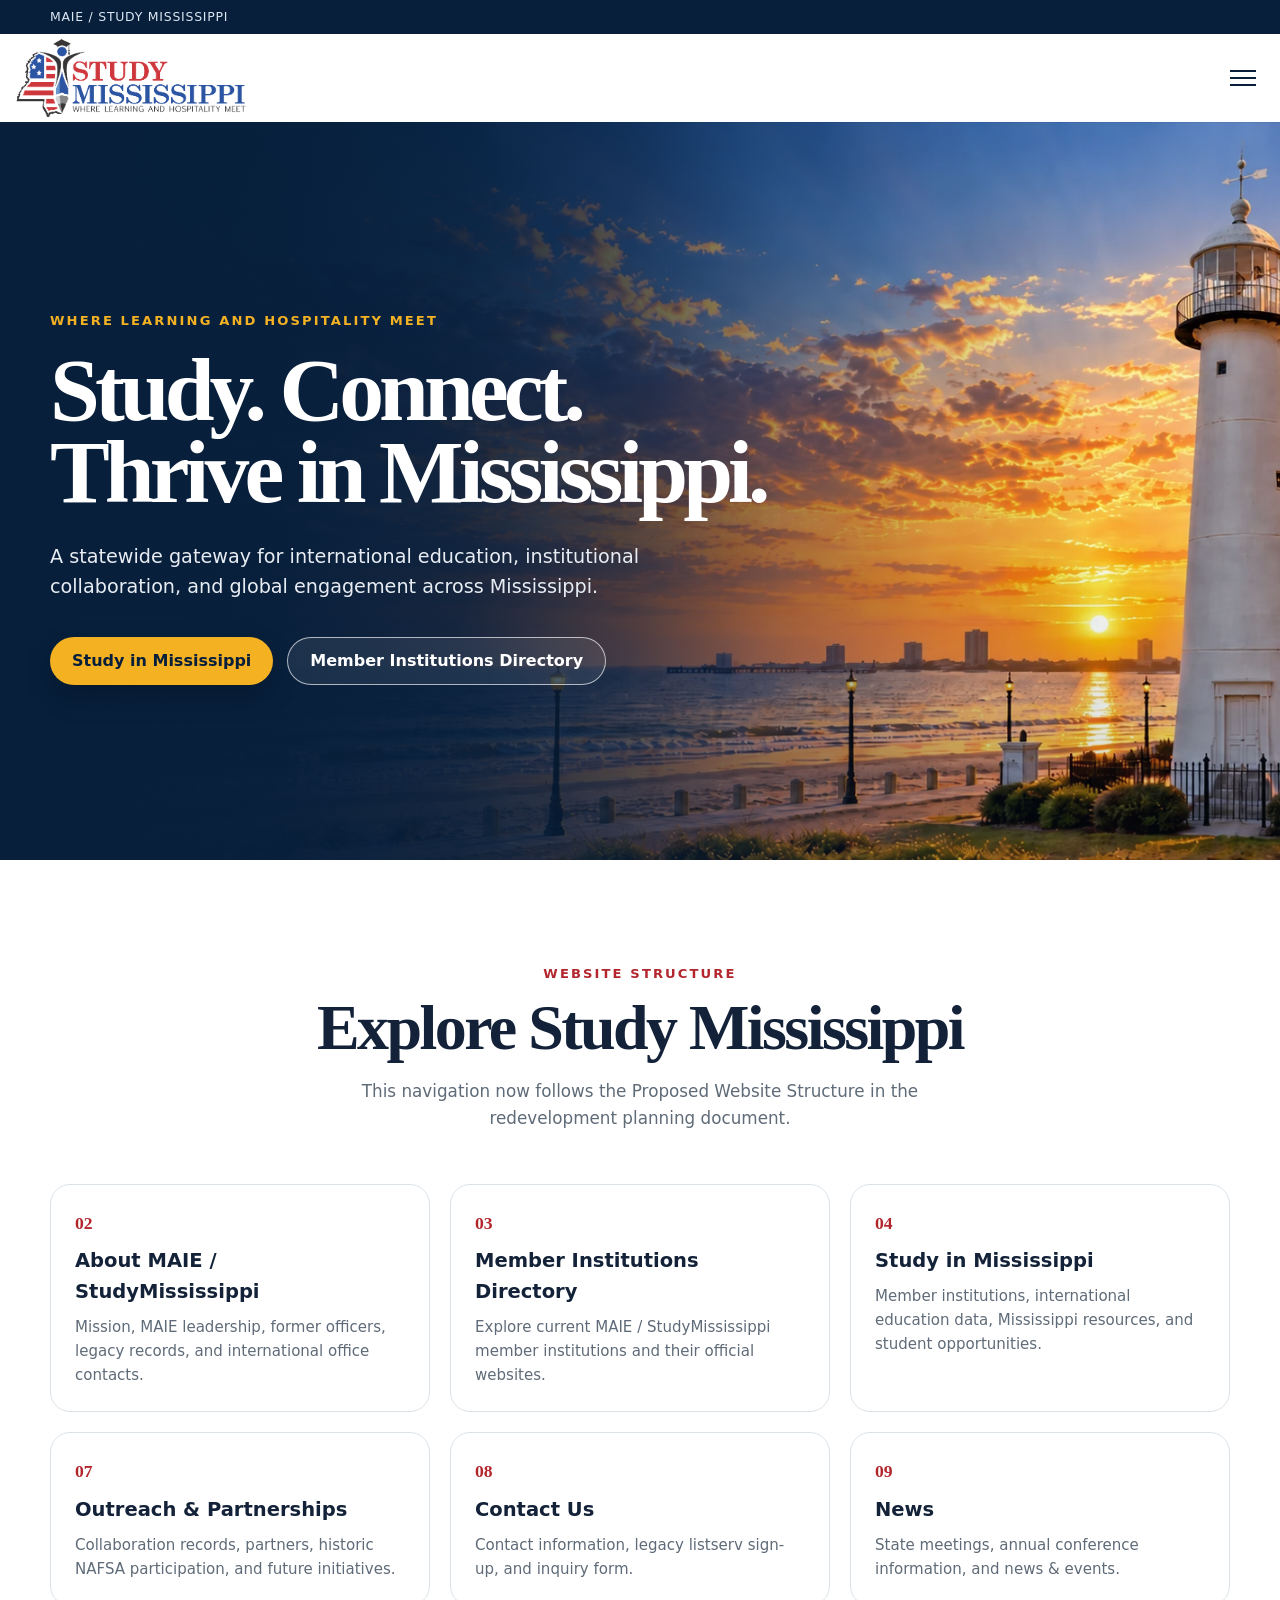
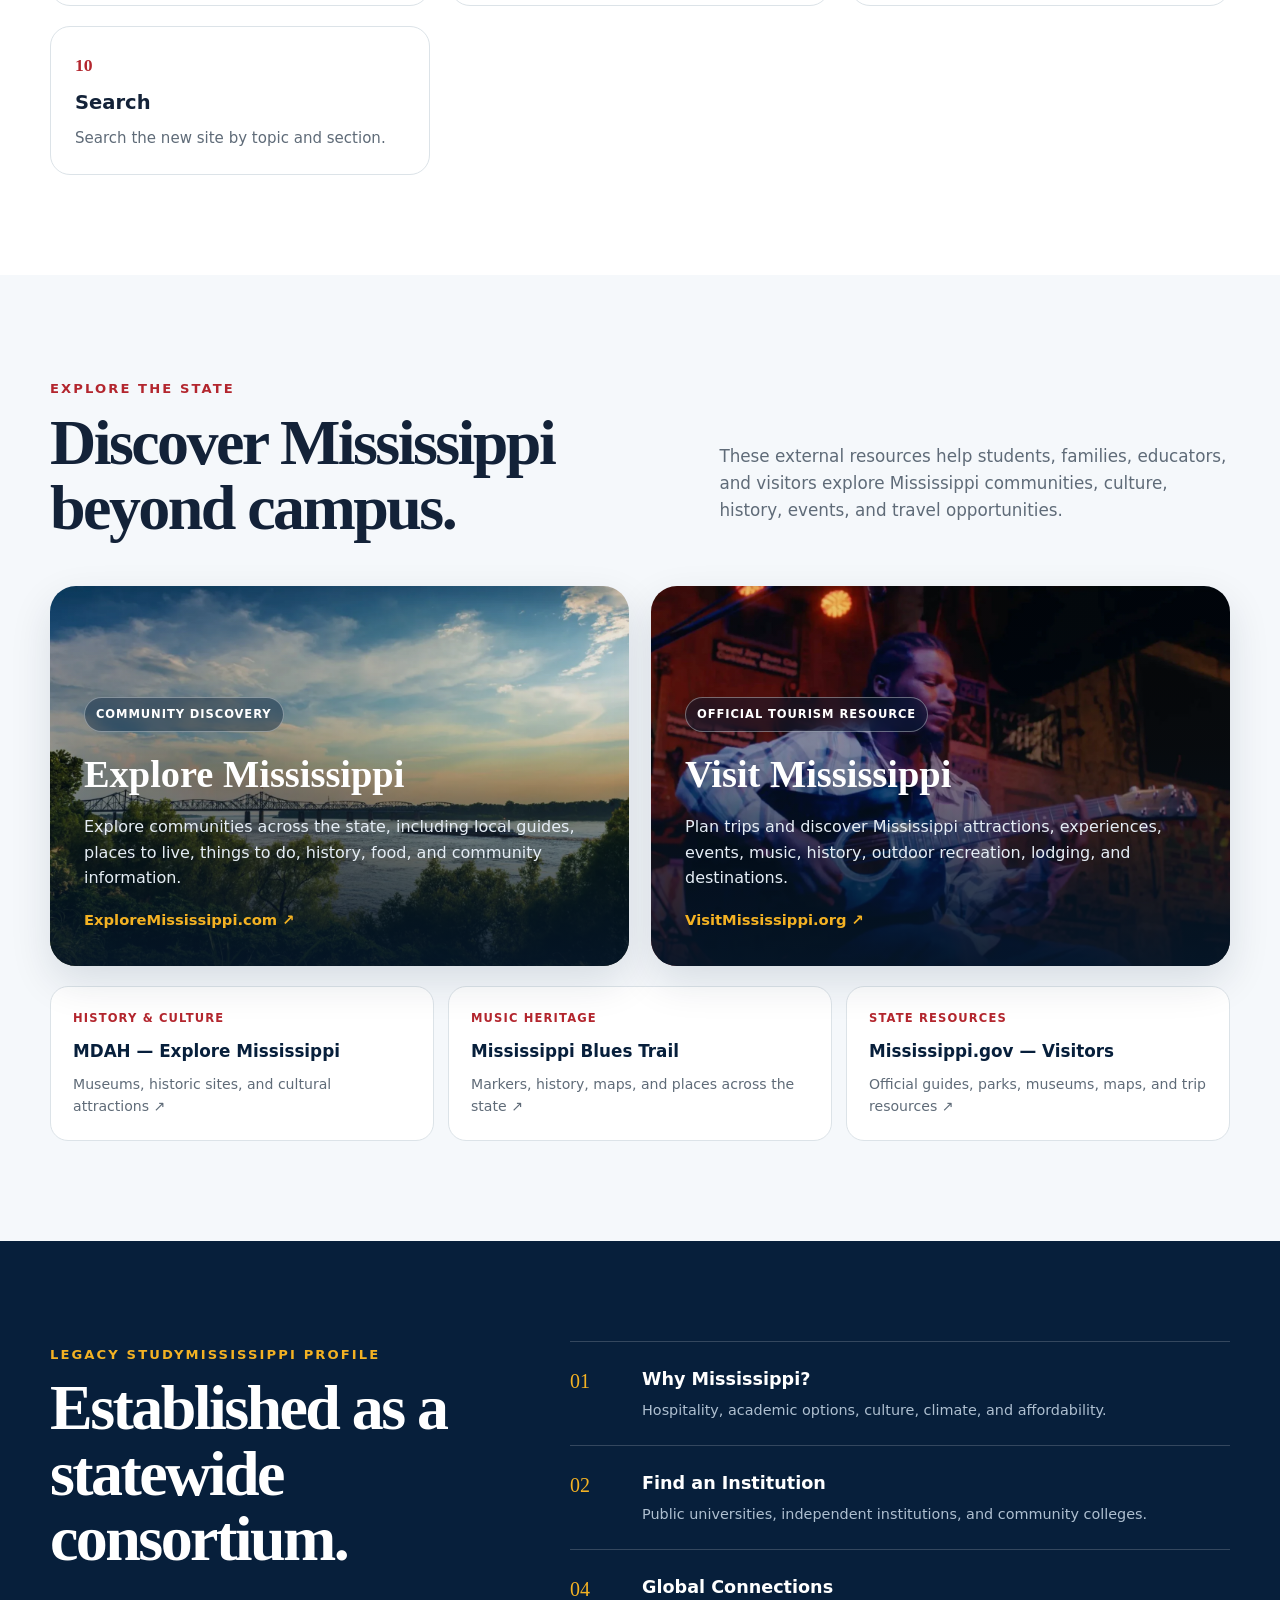
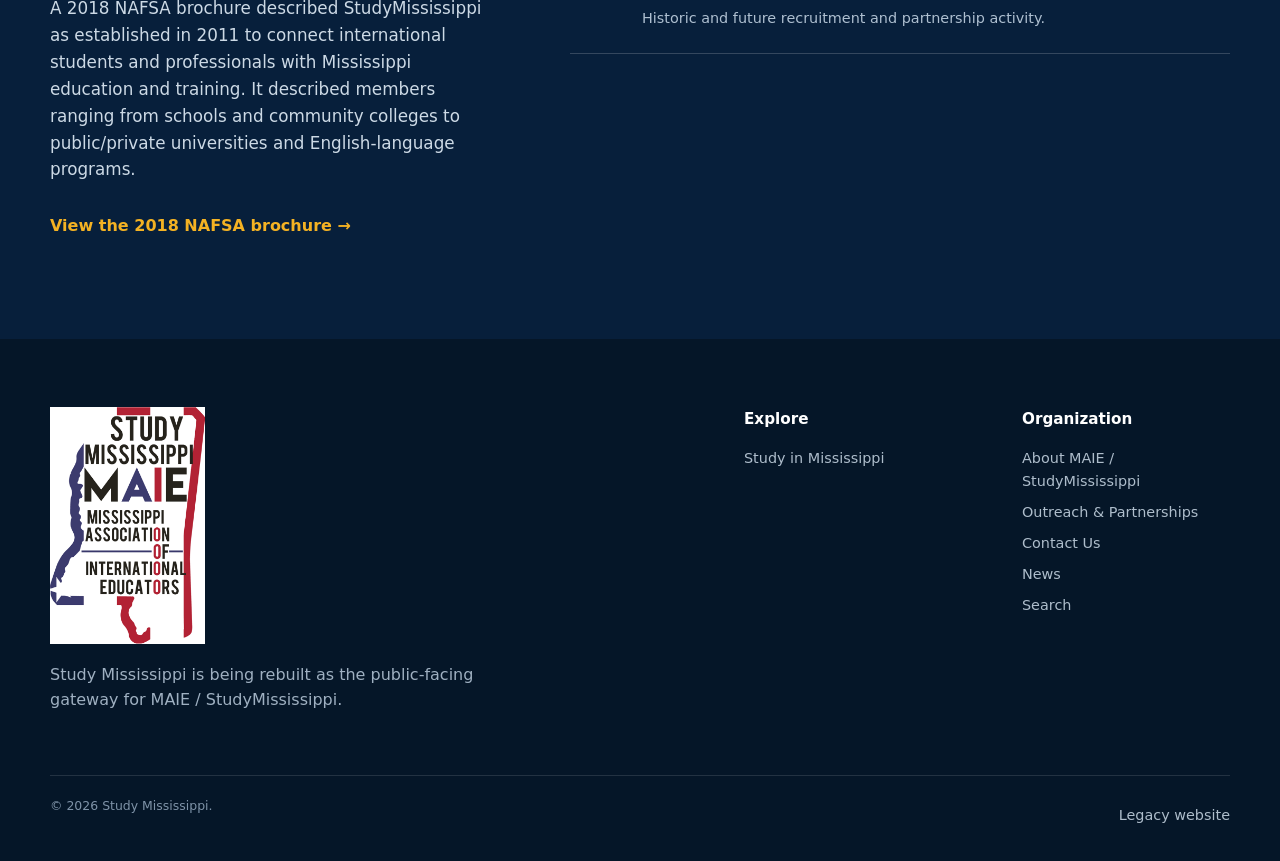
==== commit 230d5b2c: "Route member institution links to Study in Mississippi directory" ====
--- a/index.html
+++ b/index.html
@@ -5,7 +5,7 @@
   <div class="container nav-wrap">
     <a class="brand" href="index.html" aria-label="Study Mississippi home"><img src="assets/user-horizontal-logo.jpg" alt="Study Mississippi"></a>
     <button class="menu-toggle" type="button" aria-expanded="false" aria-controls="main-nav"><span></span><span></span><span></span><span class="sr-only">Open menu</span></button>
-    <nav id="main-nav" class="main-nav" aria-label="Main navigation"><a href="about.html">About MAIE / StudyMississippi</a><a href="member-institutions.html">Member Institutions</a><a href="study-in-mississippi.html">Study in Mississippi</a><a href="outreach-partnerships.html">Outreach &amp; Partnerships</a><a href="contact.html">Contact Us</a><a href="news.html">News</a><form class="header-search" action="search.html" method="get" role="search"><label class="sr-only" for="header-search-indexhtml">Search</label><input id="header-search-indexhtml" name="q" type="search" placeholder="Search"><button type="submit" aria-label="Search">⌕</button></form></nav>
+    <nav id="main-nav" class="main-nav" aria-label="Main navigation"><a href="about.html">About MAIE / StudyMississippi</a><a href="study-in-mississippi.html">Study in Mississippi</a><a href="outreach-partnerships.html">Outreach &amp; Partnerships</a><a href="contact.html">Contact Us</a><a href="news.html">News</a><form class="header-search" action="search.html" method="get" role="search"><label class="sr-only" for="header-search-indexhtml">Search</label><input id="header-search-indexhtml" name="q" type="search" placeholder="Search"><button type="submit" aria-label="Search">⌕</button></form></nav>
   </div>
 </header>
 <main id="main">
@@ -17,7 +17,7 @@
     <p class="hero-copy">A statewide gateway for international education, institutional collaboration, and global engagement across Mississippi.</p>
     <div class="hero-actions">
       <a class="button button-primary" href="study-in-mississippi.html">Study in Mississippi</a>
-      <a class="button button-ghost" href="member-institutions.html">Member Institutions</a>
+      <a class="button button-ghost" href="study-in-mississippi.html#directory">Member Institutions Directory</a>
     </div>
   </div>
 </section>
@@ -25,9 +25,9 @@
 <section class="section"><div class="container">
 <div class="section-heading centered"><span class="section-kicker">Website structure</span><h2>Explore Study Mississippi</h2><p>This navigation now follows the Proposed Website Structure in the redevelopment planning document.</p></div>
 <div class="architecture-grid">
-<a class="architecture-card" href="about.html"><span class="feature-number">02</span><h3>About MAIE / StudyMississippi</h3><p>Mission, Board of Officers, Former Officers, Strategic Plan, and Constitution.</p></a>
-<a class="architecture-card" href="member-institutions.html"><span class="feature-number">03</span><h3>Member Institutions</h3><p>Institution profiles, international office contacts, external links, and legacy member records.</p></a>
-<a class="architecture-card" href="study-in-mississippi.html"><span class="feature-number">04</span><h3>Study in Mississippi</h3><p>Statewide directory, admissions, visa and immigration, health insurance, and CPT / OPT.</p></a>
+<a class="architecture-card" href="about.html"><span class="feature-number">02</span><h3>About MAIE / StudyMississippi</h3><p>Mission, MAIE leadership, former officers, legacy records, and international office contacts.</p></a>
+<a class="architecture-card" href="study-in-mississippi.html#directory"><span class="feature-number">03</span><h3>Member Institutions Directory</h3><p>Explore current MAIE / StudyMississippi member institutions and their official websites.</p></a>
+<a class="architecture-card" href="study-in-mississippi.html"><span class="feature-number">04</span><h3>Study in Mississippi</h3><p>Member institutions, international education data, Mississippi resources, and student opportunities.</p></a>
 
 
 <a class="architecture-card" href="outreach-partnerships.html"><span class="feature-number">07</span><h3>Outreach & Partnerships</h3><p>Collaboration records, partners, historic NAFSA participation, and future initiatives.</p></a>
@@ -96,6 +96,6 @@
 <a href="outreach-partnerships.html"><span>04</span><strong>Global Connections</strong><em>Historic and future recruitment and partnership activity.</em></a>
 </div></div></section></main><footer class="site-footer"><div class="container footer-grid">
     <div class="footer-brand"><img src="assets/user-horizontal-logo.jpg" alt="Study Mississippi"><p>Study Mississippi is being rebuilt as the public-facing gateway for MAIE / StudyMississippi.</p></div>
-    <div><h3>Explore</h3><a href="member-institutions.html">Member Institutions</a><a href="study-in-mississippi.html">Study in Mississippi</a></div>
+    <div><h3>Explore</h3><a href="study-in-mississippi.html">Study in Mississippi</a></div>
     <div><h3>Organization</h3><a href="about.html">About MAIE / StudyMississippi</a><a href="outreach-partnerships.html">Outreach &amp; Partnerships</a><a href="contact.html">Contact Us</a><a href="news.html">News</a><a href="search.html">Search</a></div>
-  </div><div class="container footer-bottom"><span>© <span id="year"></span> Study Mississippi.</span><span><a href="https://maiestudyms.mystrikingly.com/" target="_blank" rel="noreferrer">Legacy website</a></span></div></footer><script src="script.js?v=20261002-nav-dropdowns"></script></body></html>+  </div><div class="container footer-bottom"><span>© <span id="year"></span> Study Mississippi.</span><span><a href="https://maiestudyms.mystrikingly.com/" target="_blank" rel="noreferrer">Legacy website</a></span></div></footer><script src="script.js?v=20261030-member-page-retired"></script></body></html>
--- a/styles.css
+++ b/styles.css
@@ -1226,3 +1226,30 @@
     min-height:430px;
   }
 }
+
+
+/* 2026-10-24 main navigation spacing */
+@media(min-width:1281px){
+  .site-header .main-nav{
+    gap:15px;
+  }
+}
+
+
+/* Contact Us reserved chevron spacing */
+@media(min-width:1281px){
+  .site-header .main-nav > a[href="contact.html"]{
+    padding-right:13px;
+  }
+}
+
+
+/* 2026-10-30 unified Study in Mississippi resource card height */
+.study-resource-band .study-link-card{
+  min-height:640px;
+}
+@media(max-width:700px){
+  .study-resource-band .study-link-card{
+    min-height:530px;
+  }
+}
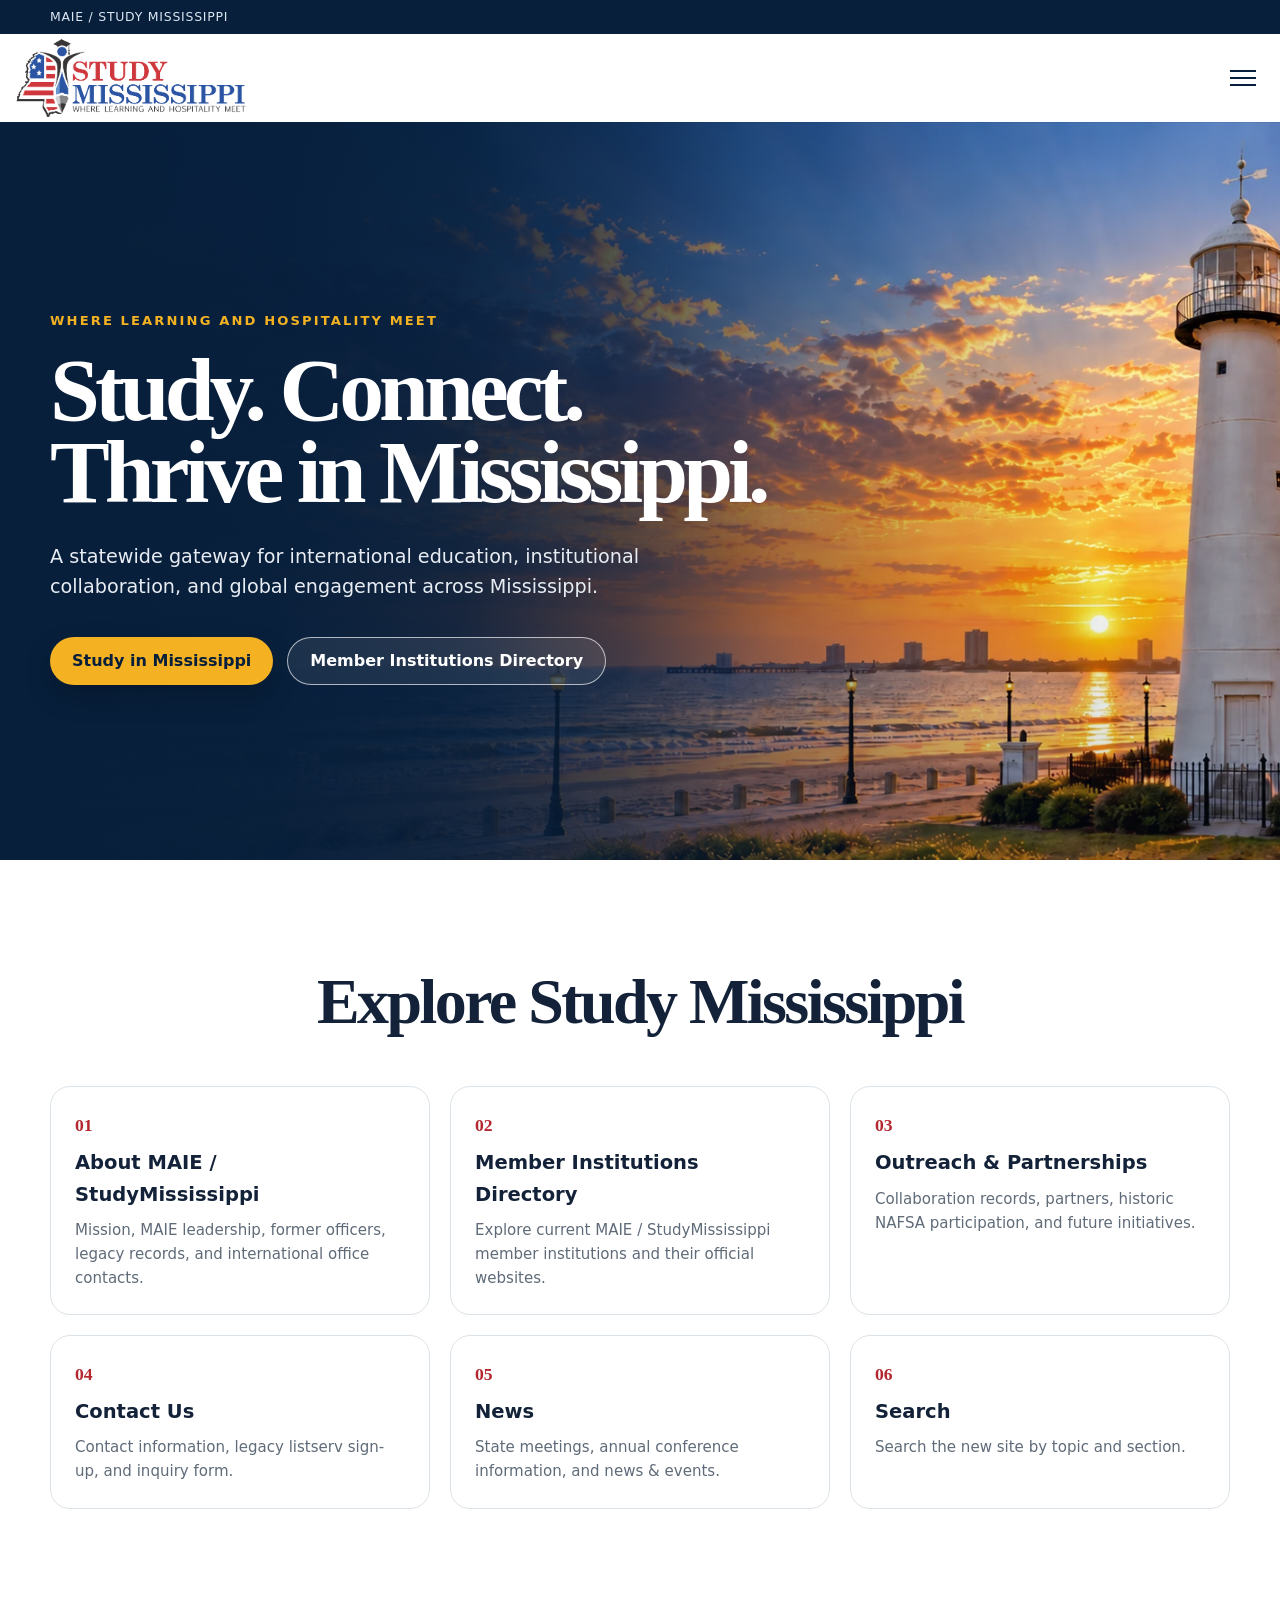
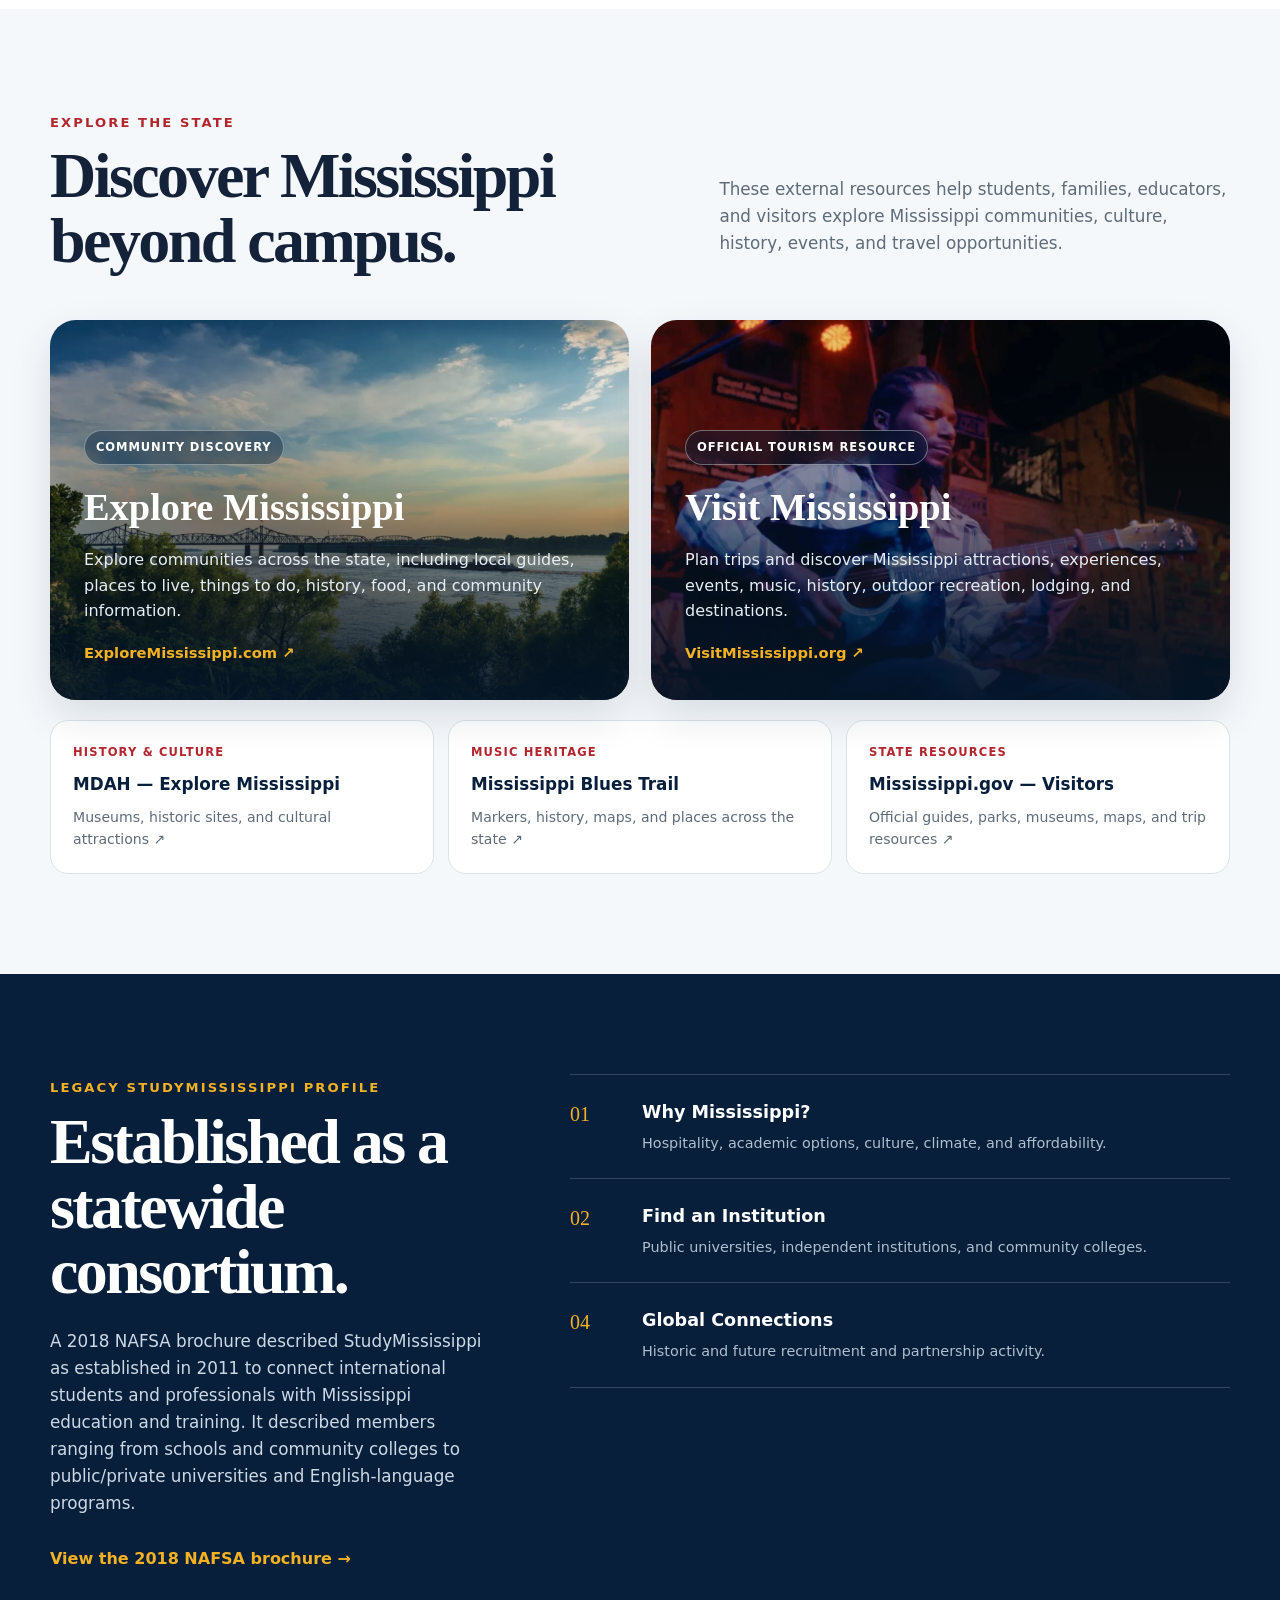
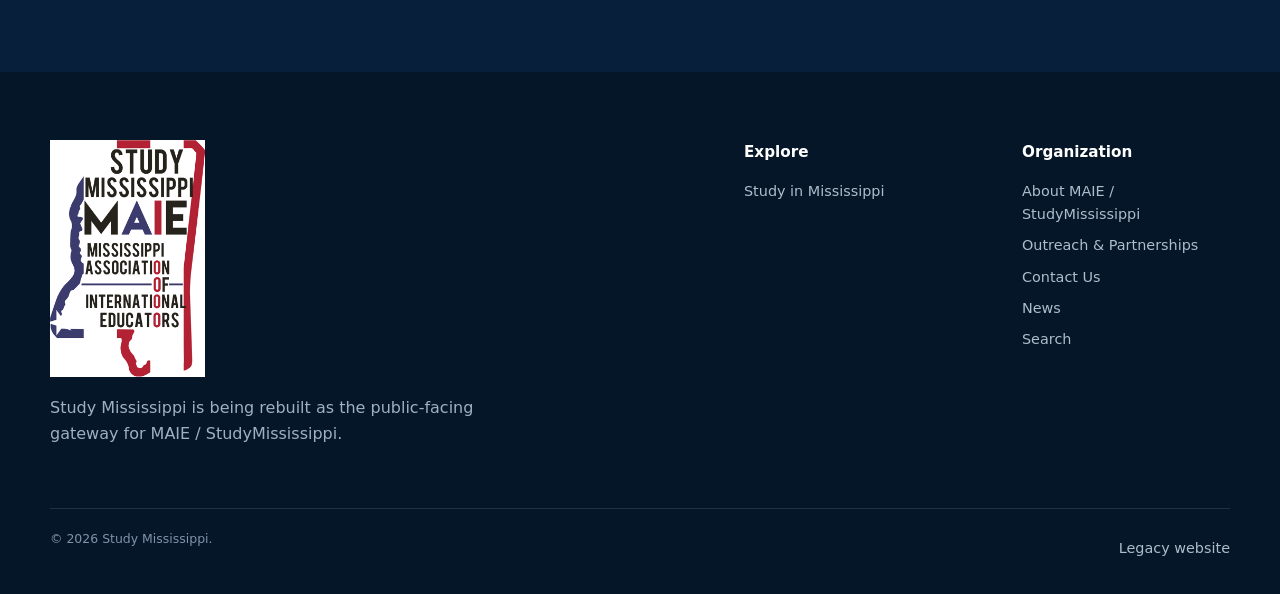
==== commit d54045db: "Simplify homepage structure cards and renumber" ====
--- a/index.html
+++ b/index.html
@@ -23,17 +23,15 @@
 </section>
 
 <section class="section"><div class="container">
-<div class="section-heading centered"><span class="section-kicker">Website structure</span><h2>Explore Study Mississippi</h2><p>This navigation now follows the Proposed Website Structure in the redevelopment planning document.</p></div>
+<div class="section-heading centered"><h2>Explore Study Mississippi</h2></div>
 <div class="architecture-grid">
-<a class="architecture-card" href="about.html"><span class="feature-number">02</span><h3>About MAIE / StudyMississippi</h3><p>Mission, MAIE leadership, former officers, legacy records, and international office contacts.</p></a>
-<a class="architecture-card" href="study-in-mississippi.html#directory"><span class="feature-number">03</span><h3>Member Institutions Directory</h3><p>Explore current MAIE / StudyMississippi member institutions and their official websites.</p></a>
-<a class="architecture-card" href="study-in-mississippi.html"><span class="feature-number">04</span><h3>Study in Mississippi</h3><p>Member institutions, international education data, Mississippi resources, and student opportunities.</p></a>
+<a class="architecture-card" href="about.html"><span class="feature-number">01</span><h3>About MAIE / StudyMississippi</h3><p>Mission, MAIE leadership, former officers, legacy records, and international office contacts.</p></a>
+<a class="architecture-card" href="study-in-mississippi.html#directory"><span class="feature-number">02</span><h3>Member Institutions Directory</h3><p>Explore current MAIE / StudyMississippi member institutions and their official websites.</p></a>
 
-
-<a class="architecture-card" href="outreach-partnerships.html"><span class="feature-number">07</span><h3>Outreach & Partnerships</h3><p>Collaboration records, partners, historic NAFSA participation, and future initiatives.</p></a>
-<a class="architecture-card" href="contact.html"><span class="feature-number">08</span><h3>Contact Us</h3><p>Contact information, legacy listserv sign-up, and inquiry form.</p></a>
-<a class="architecture-card" href="news.html"><span class="feature-number">09</span><h3>News</h3><p>State meetings, annual conference information, and news &amp; events.</p></a>
-<a class="architecture-card" href="search.html"><span class="feature-number">10</span><h3>Search</h3><p>Search the new site by topic and section.</p></a>
+<a class="architecture-card" href="outreach-partnerships.html"><span class="feature-number">03</span><h3>Outreach & Partnerships</h3><p>Collaboration records, partners, historic NAFSA participation, and future initiatives.</p></a>
+<a class="architecture-card" href="contact.html"><span class="feature-number">04</span><h3>Contact Us</h3><p>Contact information, legacy listserv sign-up, and inquiry form.</p></a>
+<a class="architecture-card" href="news.html"><span class="feature-number">05</span><h3>News</h3><p>State meetings, annual conference information, and news &amp; events.</p></a>
+<a class="architecture-card" href="search.html"><span class="feature-number">06</span><h3>Search</h3><p>Search the new site by topic and section.</p></a>
 </div></div></section>
 
 <section class="section discover-mississippi" aria-labelledby="discover-mississippi-title">
@@ -98,4 +96,4 @@
     <div class="footer-brand"><img src="assets/user-horizontal-logo.jpg" alt="Study Mississippi"><p>Study Mississippi is being rebuilt as the public-facing gateway for MAIE / StudyMississippi.</p></div>
     <div><h3>Explore</h3><a href="study-in-mississippi.html">Study in Mississippi</a></div>
     <div><h3>Organization</h3><a href="about.html">About MAIE / StudyMississippi</a><a href="outreach-partnerships.html">Outreach &amp; Partnerships</a><a href="contact.html">Contact Us</a><a href="news.html">News</a><a href="search.html">Search</a></div>
-  </div><div class="container footer-bottom"><span>© <span id="year"></span> Study Mississippi.</span><span><a href="https://maiestudyms.mystrikingly.com/" target="_blank" rel="noreferrer">Legacy website</a></span></div></footer><script src="script.js?v=20261030-member-page-retired"></script></body></html>+  </div><div class="container footer-bottom"><span>© <span id="year"></span> Study Mississippi.</span><span><a href="https://maiestudyms.mystrikingly.com/" target="_blank" rel="noreferrer">Legacy website</a></span></div></footer><script src="script.js?v=20261030-home-structure-cleanup"></script></body></html>
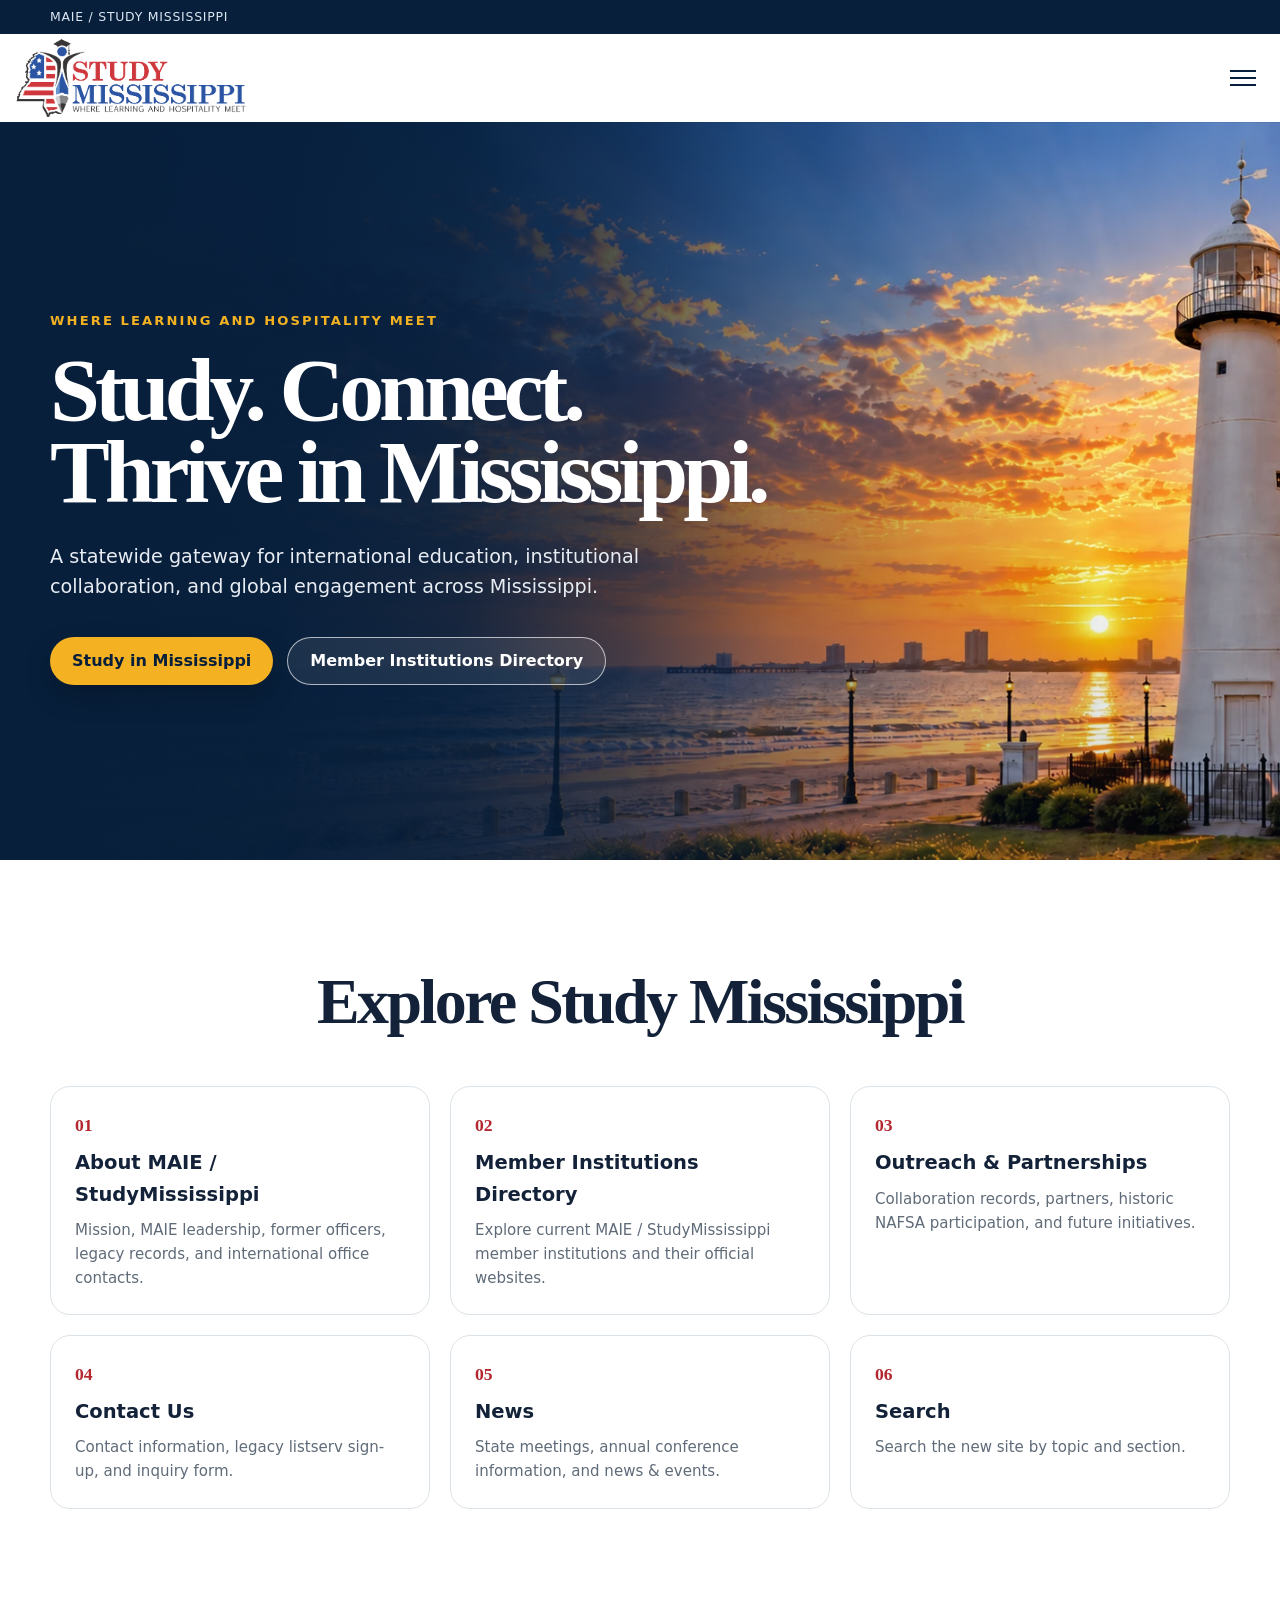
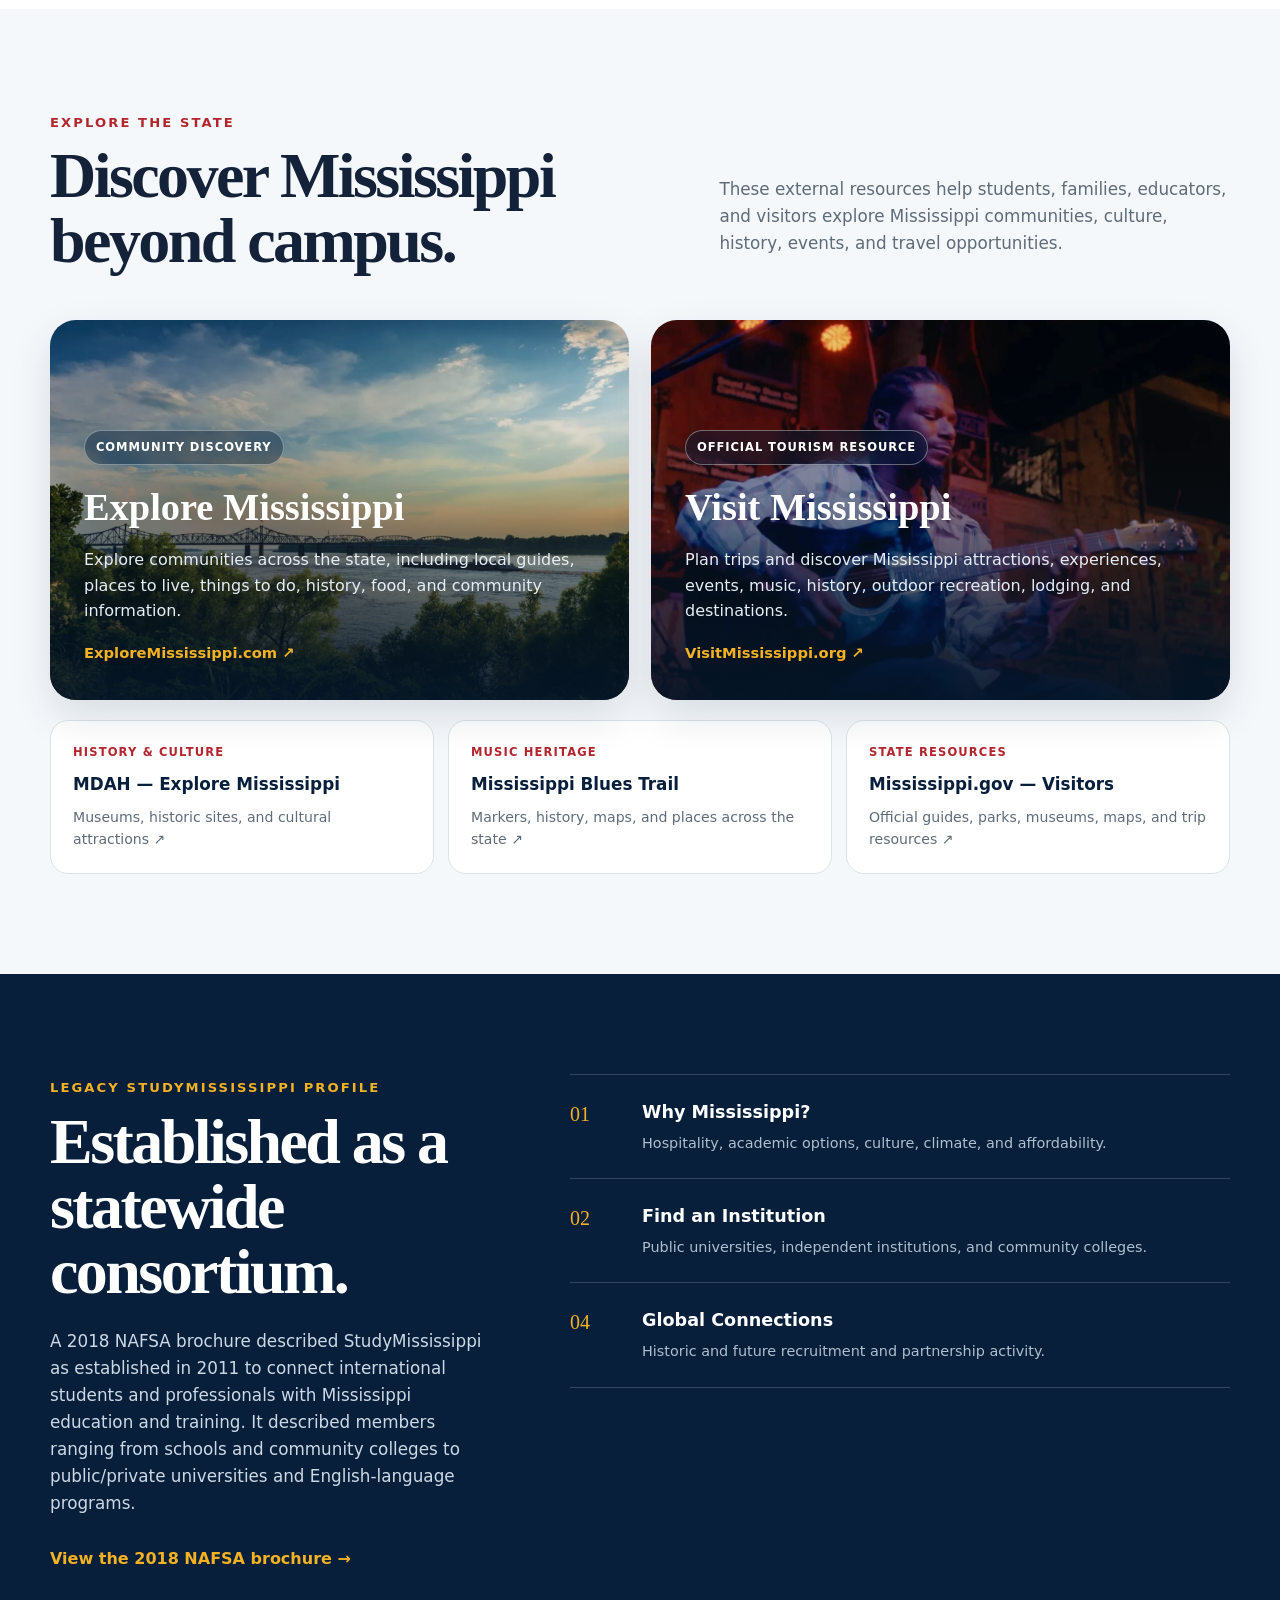
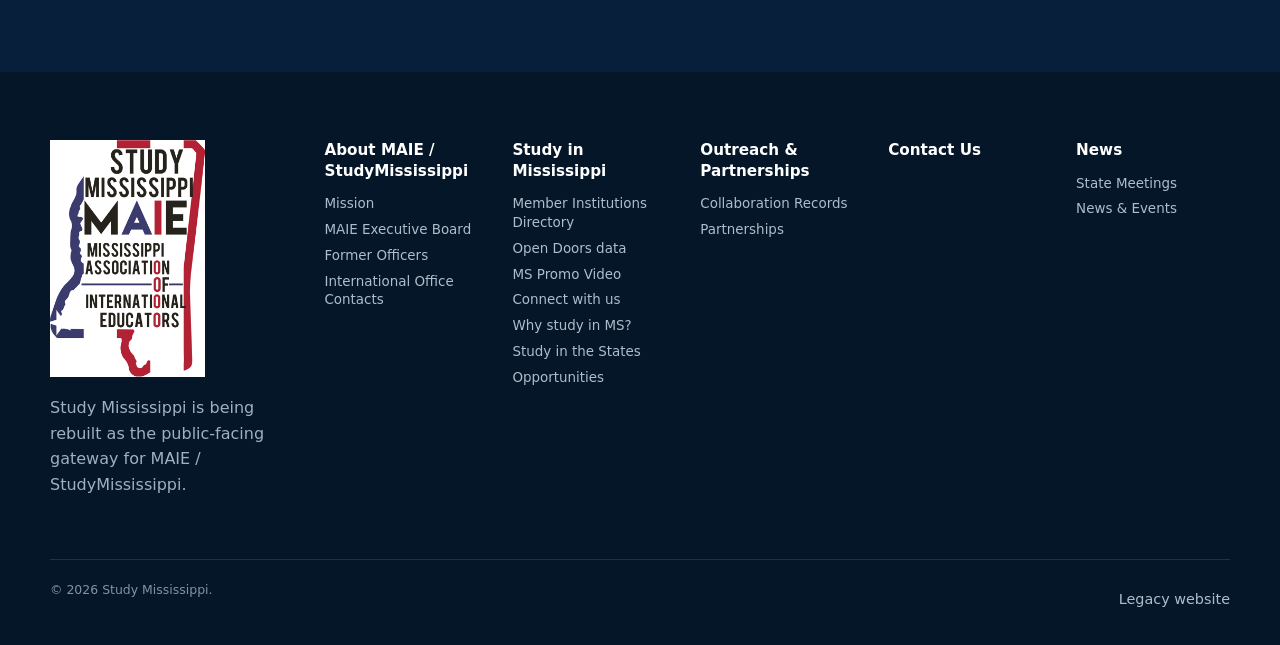
==== commit 6bef66f2: "Group footer navigation in index.html" ====
--- a/index.html
+++ b/index.html
@@ -94,6 +94,34 @@
 <a href="outreach-partnerships.html"><span>04</span><strong>Global Connections</strong><em>Historic and future recruitment and partnership activity.</em></a>
 </div></div></section></main><footer class="site-footer"><div class="container footer-grid">
     <div class="footer-brand"><img src="assets/user-horizontal-logo.jpg" alt="Study Mississippi"><p>Study Mississippi is being rebuilt as the public-facing gateway for MAIE / StudyMississippi.</p></div>
-    <div><h3>Explore</h3><a href="study-in-mississippi.html">Study in Mississippi</a></div>
-    <div><h3>Organization</h3><a href="about.html">About MAIE / StudyMississippi</a><a href="outreach-partnerships.html">Outreach &amp; Partnerships</a><a href="contact.html">Contact Us</a><a href="news.html">News</a><a href="search.html">Search</a></div>
-  </div><div class="container footer-bottom"><span>© <span id="year"></span> Study Mississippi.</span><span><a href="https://maiestudyms.mystrikingly.com/" target="_blank" rel="noreferrer">Legacy website</a></span></div></footer><script src="script.js?v=20261030-home-structure-cleanup"></script></body></html>+    <div class="footer-group">
+      <h3><a href="about.html">About MAIE / StudyMississippi</a></h3>
+      <a href="about.html#mission">Mission</a>
+      <a href="about.html#executive-board">MAIE Executive Board</a>
+      <a href="about.html#former-officers">Former Officers</a>
+      <a href="about.html#international-office-contacts">International Office Contacts</a>
+    </div>
+    <div class="footer-group">
+      <h3><a href="study-in-mississippi.html">Study in Mississippi</a></h3>
+      <a href="study-in-mississippi.html#directory">Member Institutions Directory</a>
+      <a href="study-in-mississippi.html#open-doors">Open Doors data</a>
+      <a href="study-in-mississippi.html#ms-promo-video">MS Promo Video</a>
+      <a href="study-in-mississippi.html#connect-with-us">Connect with us</a>
+      <a href="study-in-mississippi.html#why-study-ms">Why study in MS?</a>
+      <a href="study-in-mississippi.html#study-in-the-states">Study in the States</a>
+      <a href="study-in-mississippi.html#opportunities">Opportunities</a>
+    </div>
+    <div class="footer-group">
+      <h3><a href="outreach-partnerships.html">Outreach &amp; Partnerships</a></h3>
+      <a href="outreach-partnerships.html#collaboration-records">Collaboration Records</a>
+      <a href="outreach-partnerships.html#partnerships">Partnerships</a>
+    </div>
+    <div class="footer-group">
+      <h3><a href="contact.html">Contact Us</a></h3>
+    </div>
+    <div class="footer-group">
+      <h3><a href="news.html">News</a></h3>
+      <a href="news.html#state-meetings">State Meetings</a>
+      <a href="news.html#news-events">News &amp; Events</a>
+    </div>
+  </div><div class="container footer-bottom"><span>© <span id="year"></span> Study Mississippi.</span><span><a href="https://maiestudyms.mystrikingly.com/" target="_blank" rel="noreferrer">Legacy website</a></span></div></footer><script src="script.js?v=20261030-footer-groups"></script></body></html>
--- a/styles.css
+++ b/styles.css
@@ -1253,3 +1253,60 @@
     min-height:530px;
   }
 }
+
+
+/* Prospective MAIE member invitation card */
+.prospective-member-card{
+  border-style:dashed;
+  background:#fbfcfe;
+}
+.prospective-member-card:hover{
+  border-color:var(--red);
+  box-shadow:var(--shadow);
+  transform:translateY(-3px);
+}
+.prospective-member-mark{
+  font-size:2.2rem;
+  font-weight:500;
+  line-height:1;
+  color:var(--red);
+  background:#fff7f7;
+  border:1px dashed rgba(179,38,46,.35);
+}
+
+
+/* 2026-10-30 footer grouped navigation */
+.site-footer .footer-grid{
+  grid-template-columns:minmax(180px,1.25fr) repeat(5,minmax(120px,.8fr));
+  gap:34px;
+  align-items:start;
+}
+.site-footer .footer-group h3{
+  margin:0 0 14px;
+}
+.site-footer .footer-group h3 a{
+  color:#fff;
+  margin:0;
+  font-size:.95rem;
+  line-height:1.35;
+}
+.site-footer .footer-group h3 a:hover{
+  color:var(--gold);
+}
+.site-footer .footer-group > a{
+  margin:7px 0;
+  font-size:.84rem;
+  line-height:1.4;
+}
+@media(max-width:1100px){
+  .site-footer .footer-grid{
+    grid-template-columns:1.3fr repeat(3,minmax(150px,1fr));
+    gap:34px 28px;
+  }
+}
+@media(max-width:760px){
+  .site-footer .footer-grid{
+    grid-template-columns:1fr;
+    gap:30px;
+  }
+}
